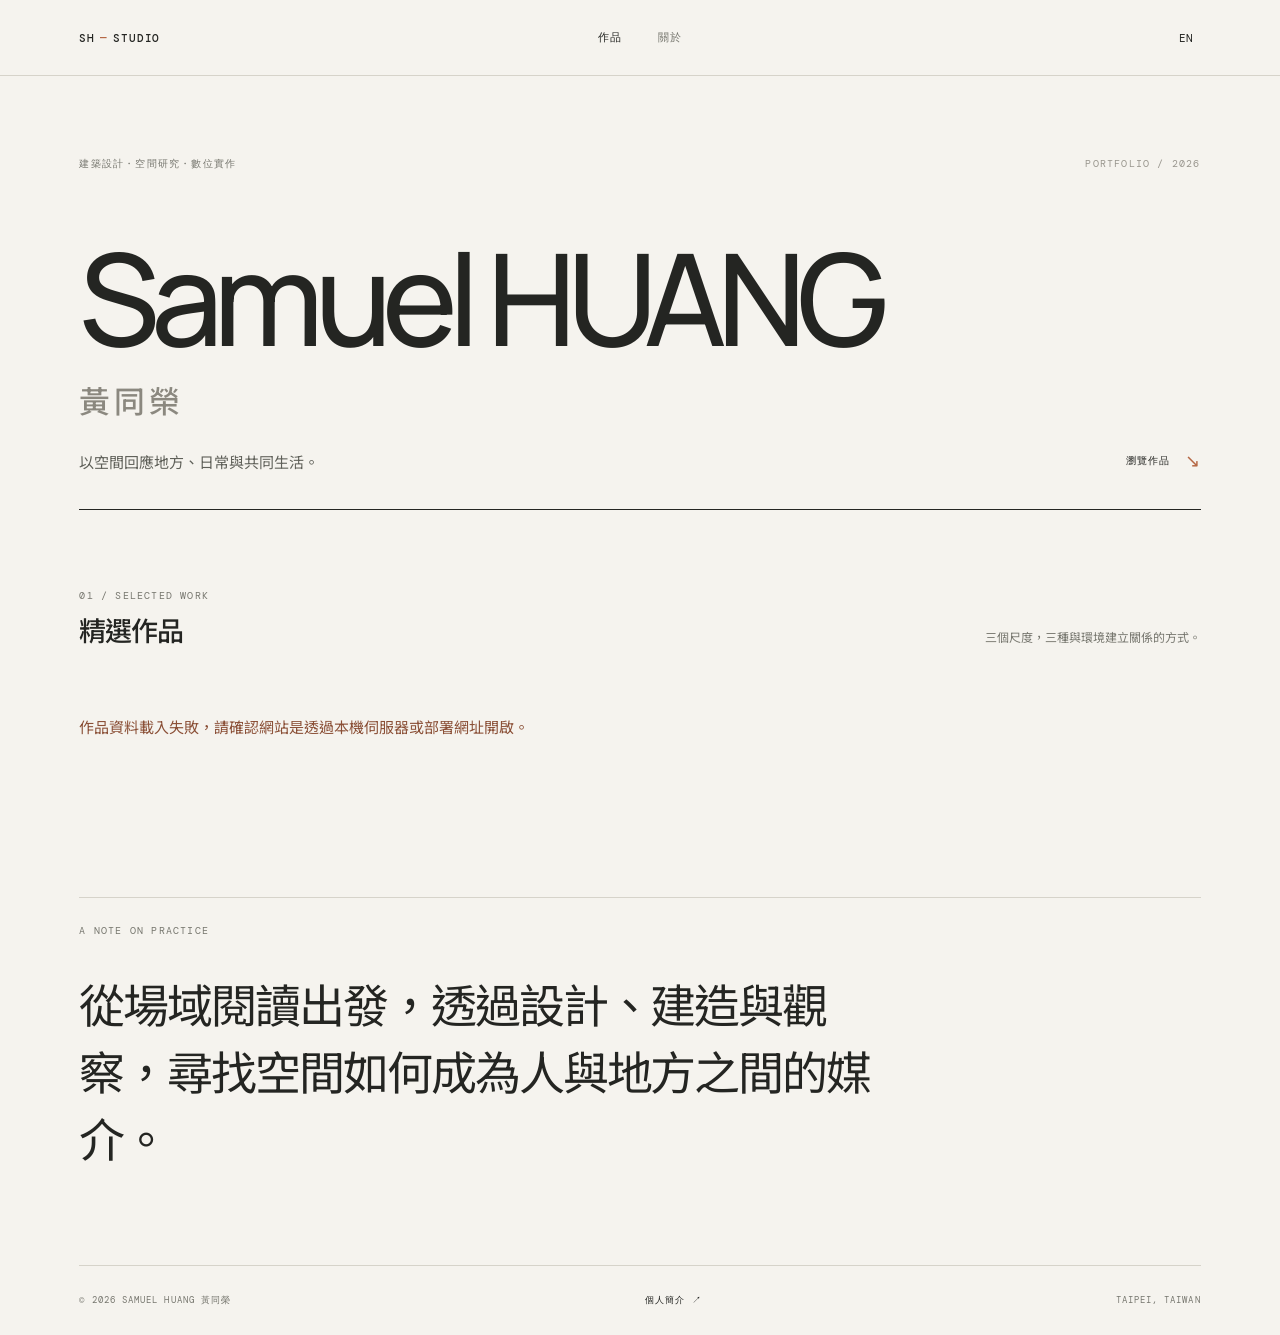
==== index.html @ 442b4ae6 "Build portfolio pages and project detail view" ====
<!doctype html>
<html lang="zh-Hant">
<head>
  <meta charset="utf-8"><meta name="viewport" content="width=device-width, initial-scale=1">
  <meta name="description" content="Samuel HUANG 黃同榮 — 建築設計、公共空間與數位實作作品集">
  <title>Samuel HUANG — Architecture Portfolio</title>
  <link rel="preconnect" href="https://fonts.googleapis.com"><link rel="preconnect" href="https://fonts.gstatic.com" crossorigin>
  <link href="https://fonts.googleapis.com/css2?family=DM+Mono:wght@400;500&family=Manrope:wght@400;500;600;700&family=Noto+Sans+TC:wght@400;500;600;700&display=swap" rel="stylesheet">
  <link rel="stylesheet" href="assets/site.css"><script src="assets/app.js" defer></script>
</head>
<body>
  <header class="topbar"><a class="wordmark" href="index.html">SH<span>—</span>STUDIO</a><nav><a class="active" href="index.html" data-zh="作品" data-en="WORK">作品</a><a href="about.html" data-zh="關於" data-en="ABOUT">關於</a></nav><button class="lang" data-language aria-label="切換語言">EN</button></header>
  <main>
    <section class="hero wrap">
      <div class="hero-top"><p class="eyebrow" data-zh="建築設計・空間研究・數位實作" data-en="ARCHITECTURE · SPATIAL RESEARCH · DIGITAL MAKING">建築設計・空間研究・數位實作</p><span class="index-no">PORTFOLIO / 2026</span></div>
      <h1><span>Samuel HUANG</span><span class="name-zh">黃同榮</span></h1>
      <div class="hero-bottom"><p data-zh="以空間回應地方、日常與共同生活。" data-en="Exploring how space can respond to place, everyday life, and shared experience.">以空間回應地方、日常與共同生活。</p><a class="text-link" href="#selected-work"><span data-zh="瀏覽作品" data-en="EXPLORE SELECTED WORK">瀏覽作品</span><span>↘</span></a></div>
      <div class="hero-rule"></div>
    </section>
    <section id="selected-work" class="work-section wrap">
      <div class="section-head"><div><p class="eyebrow">01 / SELECTED WORK</p><h2 data-zh="精選作品" data-en="Selected Work">精選作品</h2></div><p class="section-note" data-zh="三個尺度，三種與環境建立關係的方式。" data-en="Three scales, three ways of relating to context.">三個尺度，三種與環境建立關係的方式。</p></div>
      <div id="project-grid" class="project-grid" aria-live="polite"></div>
    </section>
    <section class="statement wrap"><p class="eyebrow">A NOTE ON PRACTICE</p><p class="statement-text" data-zh="從場域閱讀出發，透過設計、建造與觀察，尋找空間如何成為人與地方之間的媒介。" data-en="Beginning with close readings of place, I use design, making, and observation to explore how space can mediate between people and their surroundings.">從場域閱讀出發，透過設計、建造與觀察，尋找空間如何成為人與地方之間的媒介。</p></section>
  </main>
  <footer class="footer wrap"><span>© 2026 SAMUEL HUANG 黃同榮</span><a href="about.html" data-zh="個人簡介 ↗" data-en="ABOUT ↗">個人簡介 ↗</a><span>TAIPEI, TAIWAN</span></footer>
</body></html>
---- assets/site.css ----
:root{--paper:#f5f3ee;--ink:#242522;--muted:#77776f;--line:#d6d3ca;--accent:#b56845;--gutter:clamp(22px,6.2vw,96px)}*{box-sizing:border-box}html{scroll-behavior:smooth}body{margin:0;background:var(--paper);color:var(--ink);font-family:Manrope,"Noto Sans TC",sans-serif;font-size:15px;-webkit-font-smoothing:antialiased}a{color:inherit;text-decoration:none}.wrap{width:min(1440px,100% - var(--gutter)*2);margin-inline:auto}.topbar{height:76px;padding:0 var(--gutter);display:grid;grid-template-columns:1fr auto 1fr;align-items:center;border-bottom:1px solid var(--line);font-family:"DM Mono",monospace;font-size:11px;letter-spacing:.08em}.wordmark{font-weight:500;justify-self:start}.wordmark span{color:var(--accent);padding:0 5px}.topbar nav{display:flex;gap:36px}.topbar nav a{color:var(--muted);transition:color .2s}.topbar nav a:hover,.topbar nav a.active{color:var(--ink)}.lang{justify-self:end;border:0;background:transparent;font:inherit;color:var(--ink);cursor:pointer;padding:8px}.hero{padding-top:80px}.hero-top,.hero-bottom,.section-head,.project-meta,.footer{display:flex;justify-content:space-between;align-items:center}.eyebrow,.index-no,.project-meta,.footer,.image-caption,.year{font:10px/1.5 "DM Mono",monospace;letter-spacing:.12em;text-transform:uppercase}.eyebrow{color:var(--muted);margin:0}.index-no{color:#99968e}.hero h1{font-size:clamp(50px,10vw,144px);line-height:.96;letter-spacing:-.075em;font-weight:500;margin:65px 0 35px}.hero h1>span:first-child{display:block}.name-zh{display:block;color:#8b887f;font-family:"Noto Sans TC",sans-serif;font-size:.24em;letter-spacing:.12em;margin-top:26px}.hero-bottom{align-items:end;padding-bottom:36px}.hero-bottom p{font-size:15px;color:#5f6059;margin:0}.text-link{display:flex;gap:15px;align-items:center;font:10px "DM Mono",monospace;letter-spacing:.09em}.text-link span:last-child{color:var(--accent);font-size:18px}.hero-rule{border-bottom:1px solid var(--ink)}.work-section{padding-top:78px}.section-head{align-items:end;margin-bottom:28px}.section-head h2,.about-col h2{font-size:27px;letter-spacing:-.04em;font-weight:500;margin:7px 0 0}.section-note{font-size:12px;color:var(--muted);margin:0 0 3px}.project-grid{display:grid;grid-template-columns:repeat(2,minmax(0,1fr));column-gap:22px;row-gap:55px}.project-card:nth-child(3){grid-column:1 / 2}.project-image{position:relative;overflow:hidden;aspect-ratio:1.48;background:#dedbd1}.project-image svg,.detail-art svg{display:block;width:100%;height:100%;transition:transform .6s cubic-bezier(.2,.7,.2,1)}.project-card:hover .project-image svg{transform:scale(1.025)}.project-image .image-caption,.detail-art .image-caption{position:absolute;bottom:12px;right:13px;color:rgba(255,255,255,.82);font-size:8px;text-shadow:0 1px 5px #3338}.project-meta{margin-top:15px;color:var(--muted);font-size:9px}.project-card h3{font-size:19px;font-weight:500;letter-spacing:-.03em;margin:9px 0 4px}.project-card>p{font-size:11px;color:var(--muted);margin:0}.statement{margin-top:120px;padding:25px 0 92px;border-top:1px solid var(--line)}.statement-text{max-width:800px;font-size:clamp(23px,4vw,46px);line-height:1.45;letter-spacing:-.045em;margin:35px 0 0}.footer{border-top:1px solid var(--line);height:70px;color:var(--muted);font-size:9px}.footer a{color:var(--ink)}.about-hero{padding-top:90px;padding-bottom:110px;border-bottom:1px solid var(--line)}.about-hero h1{font-size:clamp(54px,9vw,118px);font-weight:500;letter-spacing:-.075em;line-height:1.08;margin:53px 0 34px}.about-lead{font-size:17px;line-height:1.9;max-width:640px;color:#595a54;margin:0}.about-content{display:grid;grid-template-columns:1fr 2fr;gap:8%;padding-top:62px;padding-bottom:65px;border-bottom:1px solid var(--line)}.about-copy{max-width:680px}.about-copy p{line-height:2;font-size:14px;color:#55564f;margin:0 0 20px}.education{padding-block:42px}.timeline-item{display:flex;gap:45px;align-items:baseline;border-bottom:1px solid var(--line);padding:10px 0 20px}.year{color:var(--accent)}.timeline-item p{margin:0}.tag-list{display:flex;flex-wrap:wrap;gap:10px}.tag-list span{border:1px solid var(--line);border-radius:99px;padding:10px 14px;font-size:11px}.detail-page{padding-top:35px;padding-bottom:100px;min-height:75vh}.back-link{font:10px "DM Mono",monospace;letter-spacing:.08em;color:var(--muted)}#project-detail>.eyebrow{margin-top:58px}#project-detail h1{font-size:clamp(38px,7.5vw,92px);line-height:1.1;letter-spacing:-.065em;font-weight:500;max-width:1000px;margin:18px 0}.detail-location{font:11px "DM Mono",monospace;color:var(--muted);margin:17px 0 34px}.detail-location span{padding:0 8px;color:var(--accent)}.detail-art{position:relative;aspect-ratio:1.92;overflow:hidden;background:#dedbd1}.detail-description{display:grid;grid-template-columns:1fr 2fr;gap:8%;padding-top:55px;max-width:970px}.detail-description>p:last-child{font-size:17px;line-height:1.9;margin:0;max-width:680px}.load-error{grid-column:1/-1;color:#8a4f36;padding:24px 0}@media(max-width:700px){.topbar{height:64px}.topbar nav{gap:18px}.hero{padding-top:57px}.hero h1{margin:53px 0 26px;letter-spacing:-.07em}.hero-bottom{gap:24px;align-items:center}.hero-bottom p{max-width:220px;line-height:1.7}.text-link{white-space:nowrap}.work-section{padding-top:60px}.section-head{display:block}.section-note{margin-top:14px}.project-grid{grid-template-columns:1fr;row-gap:38px}.project-card:nth-child(3){grid-column:auto}.project-card h3{font-size:17px}.statement{margin-top:80px;padding-bottom:64px}.footer{height:auto;min-height:70px;gap:15px;flex-wrap:wrap;padding-block:18px;font-size:8px}.about-hero{padding-top:62px;padding-bottom:72px}.about-hero h1{margin:42px 0 25px}.about-lead{font-size:15px}.about-content,.detail-description{grid-template-columns:1fr;gap:24px;padding-top:38px;padding-bottom:38px}.detail-art{aspect-ratio:1.2}.detail-description>p:last-child{font-size:15px}.detail-page{padding-top:25px}#project-detail>.eyebrow{margin-top:43px}}
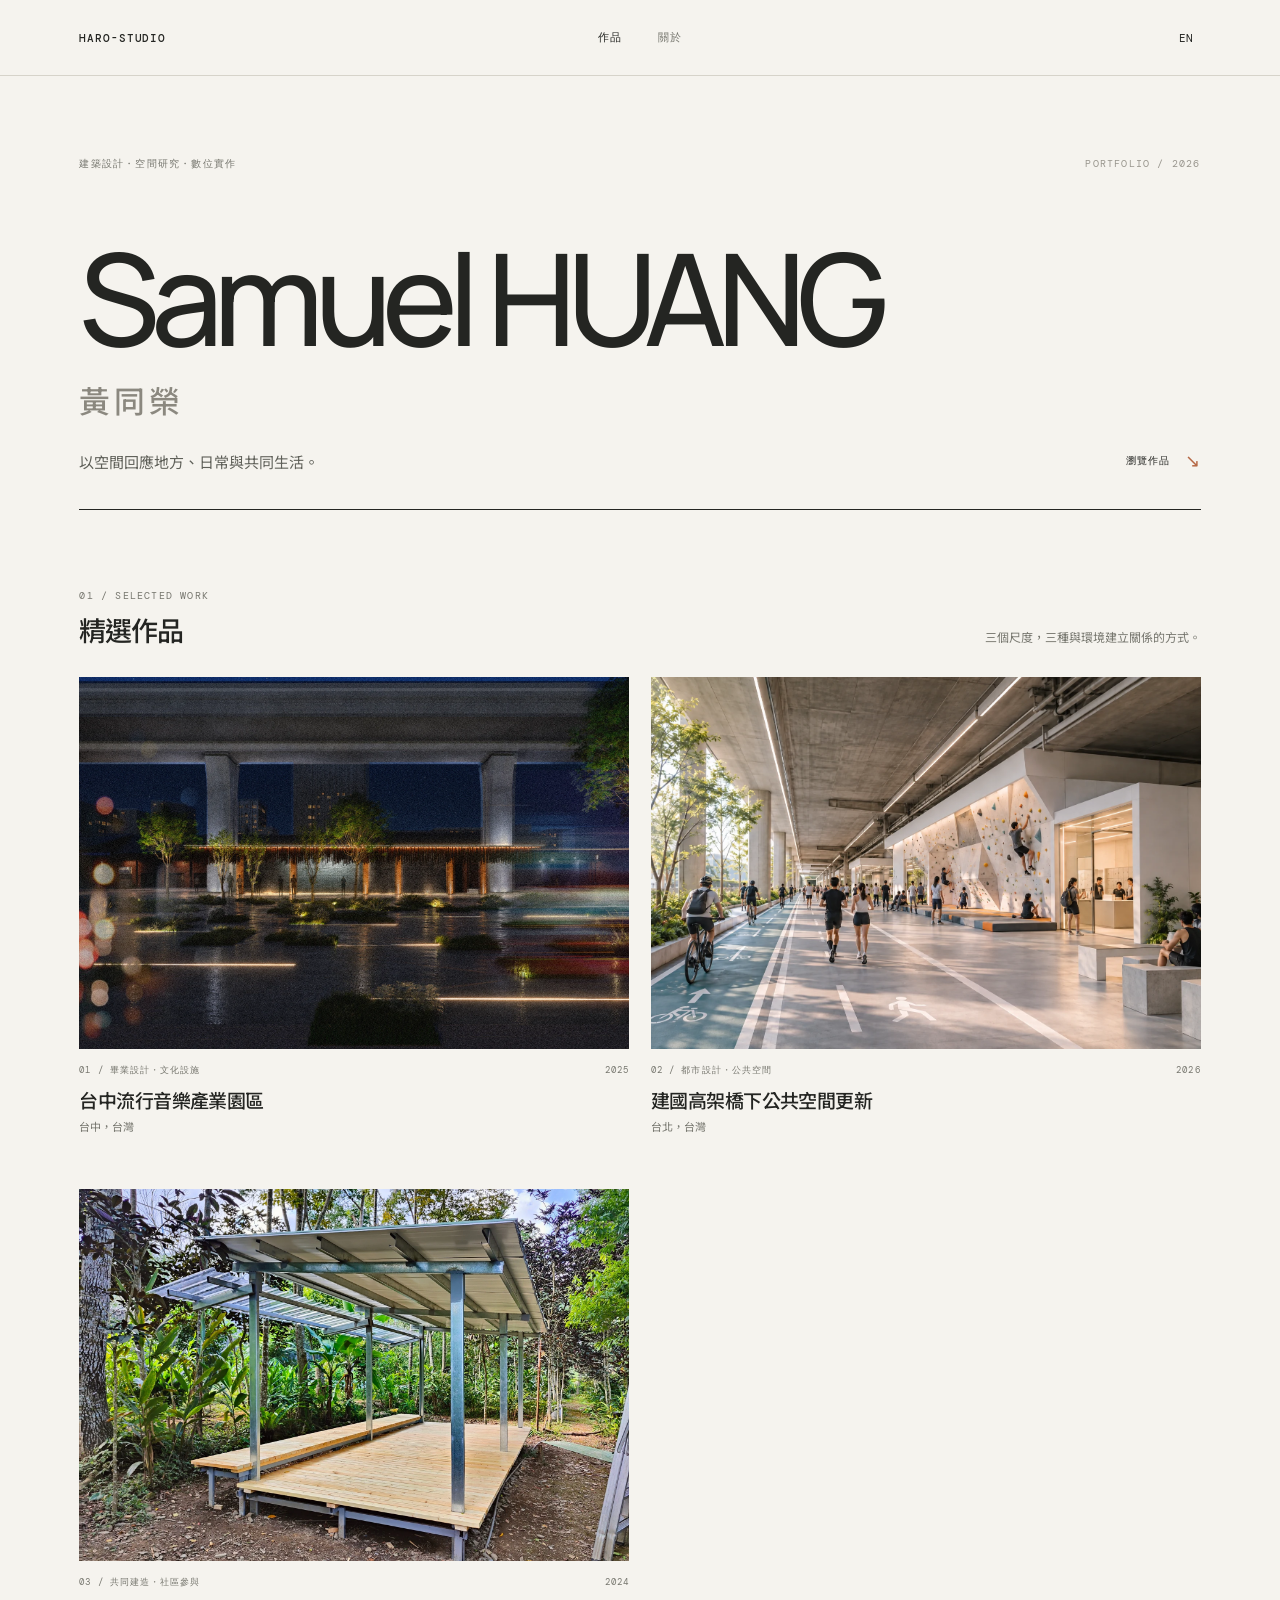
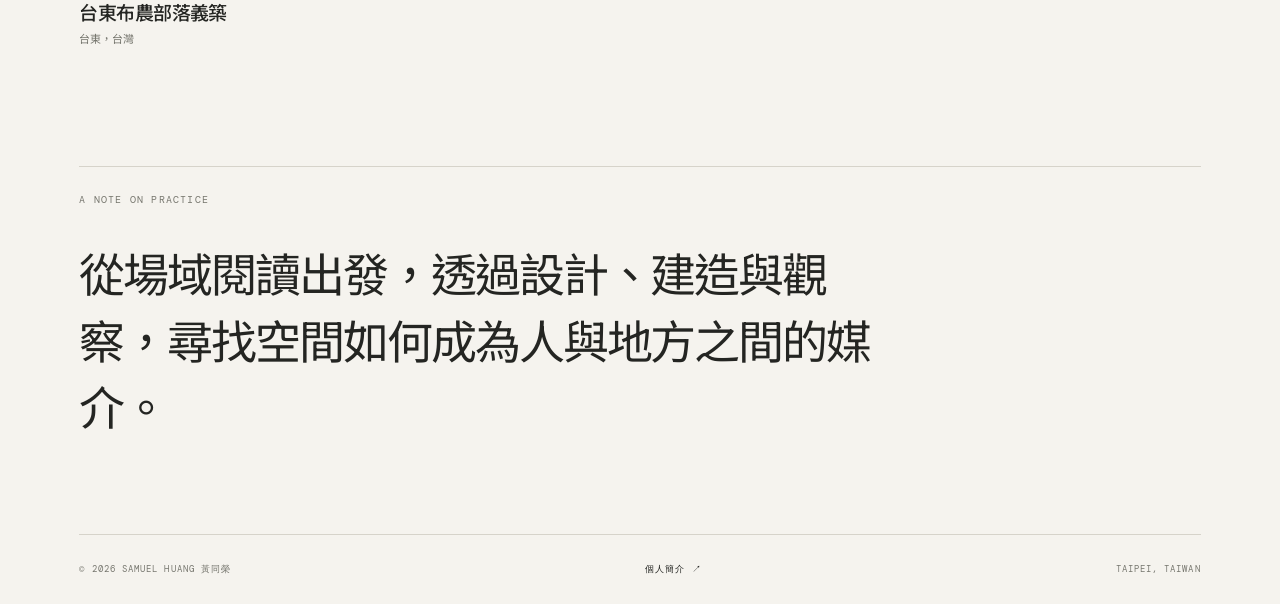
==== commit fd084781: "Update studio name and Taitung project description" ====
--- a/index.html
+++ b/index.html
@@ -9,7 +9,7 @@
   <link rel="stylesheet" href="assets/site.css"><script src="assets/app.js" defer></script>
 </head>
 <body>
-  <header class="topbar"><a class="wordmark" href="index.html">SH<span>—</span>STUDIO</a><nav><a class="active" href="index.html" data-zh="作品" data-en="WORK">作品</a><a href="about.html" data-zh="關於" data-en="ABOUT">關於</a></nav><button class="lang" data-language aria-label="切換語言">EN</button></header>
+  <header class="topbar"><a class="wordmark" href="index.html">HARO-STUDIO</a><nav><a class="active" href="index.html" data-zh="作品" data-en="WORK">作品</a><a href="about.html" data-zh="關於" data-en="ABOUT">關於</a></nav><button class="lang" data-language aria-label="切換語言">EN</button></header>
   <main>
     <section class="hero wrap">
       <div class="hero-top"><p class="eyebrow" data-zh="建築設計・空間研究・數位實作" data-en="ARCHITECTURE · SPATIAL RESEARCH · DIGITAL MAKING">建築設計・空間研究・數位實作</p><span class="index-no">PORTFOLIO / 2026</span></div>
--- a/assets/site.css
+++ b/assets/site.css
@@ -1 +1 @@
-:root{--paper:#f5f3ee;--ink:#242522;--muted:#77776f;--line:#d6d3ca;--accent:#b56845;--gutter:clamp(22px,6.2vw,96px)}*{box-sizing:border-box}html{scroll-behavior:smooth}body{margin:0;background:var(--paper);color:var(--ink);font-family:Manrope,"Noto Sans TC",sans-serif;font-size:15px;-webkit-font-smoothing:antialiased}a{color:inherit;text-decoration:none}.wrap{width:min(1440px,100% - var(--gutter)*2);margin-inline:auto}.topbar{height:76px;padding:0 var(--gutter);display:grid;grid-template-columns:1fr auto 1fr;align-items:center;border-bottom:1px solid var(--line);font-family:"DM Mono",monospace;font-size:11px;letter-spacing:.08em}.wordmark{font-weight:500;justify-self:start}.wordmark span{color:var(--accent);padding:0 5px}.topbar nav{display:flex;gap:36px}.topbar nav a{color:var(--muted);transition:color .2s}.topbar nav a:hover,.topbar nav a.active{color:var(--ink)}.lang{justify-self:end;border:0;background:transparent;font:inherit;color:var(--ink);cursor:pointer;padding:8px}.hero{padding-top:80px}.hero-top,.hero-bottom,.section-head,.project-meta,.footer{display:flex;justify-content:space-between;align-items:center}.eyebrow,.index-no,.project-meta,.footer,.image-caption,.year{font:10px/1.5 "DM Mono",monospace;letter-spacing:.12em;text-transform:uppercase}.eyebrow{color:var(--muted);margin:0}.index-no{color:#99968e}.hero h1{font-size:clamp(50px,10vw,144px);line-height:.96;letter-spacing:-.075em;font-weight:500;margin:65px 0 35px}.hero h1>span:first-child{display:block}.name-zh{display:block;color:#8b887f;font-family:"Noto Sans TC",sans-serif;font-size:.24em;letter-spacing:.12em;margin-top:26px}.hero-bottom{align-items:end;padding-bottom:36px}.hero-bottom p{font-size:15px;color:#5f6059;margin:0}.text-link{display:flex;gap:15px;align-items:center;font:10px "DM Mono",monospace;letter-spacing:.09em}.text-link span:last-child{color:var(--accent);font-size:18px}.hero-rule{border-bottom:1px solid var(--ink)}.work-section{padding-top:78px}.section-head{align-items:end;margin-bottom:28px}.section-head h2,.about-col h2{font-size:27px;letter-spacing:-.04em;font-weight:500;margin:7px 0 0}.section-note{font-size:12px;color:var(--muted);margin:0 0 3px}.project-grid{display:grid;grid-template-columns:repeat(2,minmax(0,1fr));column-gap:22px;row-gap:55px}.project-card:nth-child(3){grid-column:1 / 2}.project-image{position:relative;overflow:hidden;aspect-ratio:1.48;background:#dedbd1}.project-image svg,.detail-art svg{display:block;width:100%;height:100%;transition:transform .6s cubic-bezier(.2,.7,.2,1)}.project-card:hover .project-image svg{transform:scale(1.025)}.project-image .image-caption,.detail-art .image-caption{position:absolute;bottom:12px;right:13px;color:rgba(255,255,255,.82);font-size:8px;text-shadow:0 1px 5px #3338}.project-meta{margin-top:15px;color:var(--muted);font-size:9px}.project-card h3{font-size:19px;font-weight:500;letter-spacing:-.03em;margin:9px 0 4px}.project-card>p{font-size:11px;color:var(--muted);margin:0}.statement{margin-top:120px;padding:25px 0 92px;border-top:1px solid var(--line)}.statement-text{max-width:800px;font-size:clamp(23px,4vw,46px);line-height:1.45;letter-spacing:-.045em;margin:35px 0 0}.footer{border-top:1px solid var(--line);height:70px;color:var(--muted);font-size:9px}.footer a{color:var(--ink)}.about-hero{padding-top:90px;padding-bottom:110px;border-bottom:1px solid var(--line)}.about-hero h1{font-size:clamp(54px,9vw,118px);font-weight:500;letter-spacing:-.075em;line-height:1.08;margin:53px 0 34px}.about-lead{font-size:17px;line-height:1.9;max-width:640px;color:#595a54;margin:0}.about-content{display:grid;grid-template-columns:1fr 2fr;gap:8%;padding-top:62px;padding-bottom:65px;border-bottom:1px solid var(--line)}.about-copy{max-width:680px}.about-copy p{line-height:2;font-size:14px;color:#55564f;margin:0 0 20px}.education{padding-block:42px}.timeline-item{display:flex;gap:45px;align-items:baseline;border-bottom:1px solid var(--line);padding:10px 0 20px}.year{color:var(--accent)}.timeline-item p{margin:0}.tag-list{display:flex;flex-wrap:wrap;gap:10px}.tag-list span{border:1px solid var(--line);border-radius:99px;padding:10px 14px;font-size:11px}.detail-page{padding-top:35px;padding-bottom:100px;min-height:75vh}.back-link{font:10px "DM Mono",monospace;letter-spacing:.08em;color:var(--muted)}#project-detail>.eyebrow{margin-top:58px}#project-detail h1{font-size:clamp(38px,7.5vw,92px);line-height:1.1;letter-spacing:-.065em;font-weight:500;max-width:1000px;margin:18px 0}.detail-location{font:11px "DM Mono",monospace;color:var(--muted);margin:17px 0 34px}.detail-location span{padding:0 8px;color:var(--accent)}.detail-art{position:relative;aspect-ratio:1.92;overflow:hidden;background:#dedbd1}.detail-description{display:grid;grid-template-columns:1fr 2fr;gap:8%;padding-top:55px;max-width:970px}.detail-description>p:last-child{font-size:17px;line-height:1.9;margin:0;max-width:680px}.load-error{grid-column:1/-1;color:#8a4f36;padding:24px 0}@media(max-width:700px){.topbar{height:64px}.topbar nav{gap:18px}.hero{padding-top:57px}.hero h1{margin:53px 0 26px;letter-spacing:-.07em}.hero-bottom{gap:24px;align-items:center}.hero-bottom p{max-width:220px;line-height:1.7}.text-link{white-space:nowrap}.work-section{padding-top:60px}.section-head{display:block}.section-note{margin-top:14px}.project-grid{grid-template-columns:1fr;row-gap:38px}.project-card:nth-child(3){grid-column:auto}.project-card h3{font-size:17px}.statement{margin-top:80px;padding-bottom:64px}.footer{height:auto;min-height:70px;gap:15px;flex-wrap:wrap;padding-block:18px;font-size:8px}.about-hero{padding-top:62px;padding-bottom:72px}.about-hero h1{margin:42px 0 25px}.about-lead{font-size:15px}.about-content,.detail-description{grid-template-columns:1fr;gap:24px;padding-top:38px;padding-bottom:38px}.detail-art{aspect-ratio:1.2}.detail-description>p:last-child{font-size:15px}.detail-page{padding-top:25px}#project-detail>.eyebrow{margin-top:43px}}
+:root{--paper:#f5f3ee;--ink:#242522;--muted:#77776f;--line:#d6d3ca;--accent:#b56845;--gutter:clamp(22px,6.2vw,96px)}*{box-sizing:border-box}html{scroll-behavior:smooth}body{margin:0;background:var(--paper);color:var(--ink);font-family:Manrope,"Noto Sans TC",sans-serif;font-size:15px;-webkit-font-smoothing:antialiased}a{color:inherit;text-decoration:none}.wrap{width:min(1440px,100% - var(--gutter)*2);margin-inline:auto}.topbar{height:76px;padding:0 var(--gutter);display:grid;grid-template-columns:1fr auto 1fr;align-items:center;border-bottom:1px solid var(--line);font-family:"DM Mono",monospace;font-size:11px;letter-spacing:.08em}.wordmark{font-weight:500;justify-self:start}.wordmark span{color:var(--accent);padding:0 5px}.topbar nav{display:flex;gap:36px}.topbar nav a{color:var(--muted);transition:color .2s}.topbar nav a:hover,.topbar nav a.active{color:var(--ink)}.lang{justify-self:end;border:0;background:transparent;font:inherit;color:var(--ink);cursor:pointer;padding:8px}.hero{padding-top:80px}.hero-top,.hero-bottom,.section-head,.project-meta,.footer{display:flex;justify-content:space-between;align-items:center}.eyebrow,.index-no,.project-meta,.footer,.image-caption,.year{font:10px/1.5 "DM Mono",monospace;letter-spacing:.12em;text-transform:uppercase}.eyebrow{color:var(--muted);margin:0}.index-no{color:#99968e}.hero h1{font-size:clamp(50px,10vw,144px);line-height:.96;letter-spacing:-.075em;font-weight:500;margin:65px 0 35px}.hero h1>span:first-child{display:block}.name-zh{display:block;color:#8b887f;font-family:"Noto Sans TC",sans-serif;font-size:.24em;letter-spacing:.12em;margin-top:26px}.hero-bottom{align-items:end;padding-bottom:36px}.hero-bottom p{font-size:15px;color:#5f6059;margin:0}.text-link{display:flex;gap:15px;align-items:center;font:10px "DM Mono",monospace;letter-spacing:.09em}.text-link span:last-child{color:var(--accent);font-size:18px}.hero-rule{border-bottom:1px solid var(--ink)}.work-section{padding-top:78px}.section-head{align-items:end;margin-bottom:28px}.section-head h2,.about-col h2{font-size:27px;letter-spacing:-.04em;font-weight:500;margin:7px 0 0}.section-note{font-size:12px;color:var(--muted);margin:0 0 3px}.project-grid{display:grid;grid-template-columns:repeat(2,minmax(0,1fr));column-gap:22px;row-gap:55px}.project-card:nth-child(3){grid-column:1 / 2}.project-image{position:relative;overflow:hidden;aspect-ratio:1.48;background:#dedbd1}.project-image img,.detail-art img{display:block;width:100%;height:100%;object-fit:cover;transition:transform .6s cubic-bezier(.2,.7,.2,1)}.project-card:hover .project-image img{transform:scale(1.025)}.project-meta{margin-top:15px;color:var(--muted);font-size:9px}.project-card h3{font-size:19px;font-weight:500;letter-spacing:-.03em;margin:9px 0 4px}.project-card>p{font-size:11px;color:var(--muted);margin:0}.statement{margin-top:120px;padding:25px 0 92px;border-top:1px solid var(--line)}.statement-text{max-width:800px;font-size:clamp(23px,4vw,46px);line-height:1.45;letter-spacing:-.045em;margin:35px 0 0}.footer{border-top:1px solid var(--line);height:70px;color:var(--muted);font-size:9px}.footer a{color:var(--ink)}.about-hero{padding-top:90px;padding-bottom:110px;border-bottom:1px solid var(--line)}.about-hero h1{font-size:clamp(54px,9vw,118px);font-weight:500;letter-spacing:-.075em;line-height:1.08;margin:53px 0 34px}.about-lead{font-size:17px;line-height:1.9;max-width:640px;color:#595a54;margin:0}.about-content{display:grid;grid-template-columns:1fr 2fr;gap:8%;padding-top:62px;padding-bottom:65px;border-bottom:1px solid var(--line)}.about-copy{max-width:680px}.about-copy p{line-height:2;font-size:14px;color:#55564f;margin:0 0 20px}.education{padding-block:42px}.timeline-item{display:flex;gap:45px;align-items:baseline;border-bottom:1px solid var(--line);padding:10px 0 20px}.year{color:var(--accent)}.timeline-item p{margin:0}.tag-list{display:flex;flex-wrap:wrap;gap:10px}.tag-list span{border:1px solid var(--line);border-radius:99px;padding:10px 14px;font-size:11px}.detail-page{padding-top:35px;padding-bottom:100px;min-height:75vh}.back-link{font:10px "DM Mono",monospace;letter-spacing:.08em;color:var(--muted)}#project-detail>.eyebrow{margin-top:58px}#project-detail h1{font-size:clamp(38px,7.5vw,92px);line-height:1.1;letter-spacing:-.065em;font-weight:500;max-width:1000px;margin:18px 0}.detail-location{font:11px "DM Mono",monospace;color:var(--muted);margin:17px 0 34px}.detail-location span{padding:0 8px;color:var(--accent)}.detail-art{position:relative;aspect-ratio:1.92;overflow:hidden;background:#dedbd1}.detail-description{display:grid;grid-template-columns:1fr 2fr;gap:8%;padding-top:55px;max-width:970px}.detail-description>p:last-child{font-size:17px;line-height:1.9;margin:0;max-width:680px}.load-error{grid-column:1/-1;color:#8a4f36;padding:24px 0}@media(max-width:700px){.topbar{height:64px}.topbar nav{gap:18px}.hero{padding-top:57px}.hero h1{margin:53px 0 26px;letter-spacing:-.07em}.hero-bottom{gap:24px;align-items:center}.hero-bottom p{max-width:220px;line-height:1.7}.text-link{white-space:nowrap}.work-section{padding-top:60px}.section-head{display:block}.section-note{margin-top:14px}.project-grid{grid-template-columns:1fr;row-gap:38px}.project-card:nth-child(3){grid-column:auto}.project-card h3{font-size:17px}.statement{margin-top:80px;padding-bottom:64px}.footer{height:auto;min-height:70px;gap:15px;flex-wrap:wrap;padding-block:18px;font-size:8px}.about-hero{padding-top:62px;padding-bottom:72px}.about-hero h1{margin:42px 0 25px}.about-lead{font-size:15px}.about-content,.detail-description{grid-template-columns:1fr;gap:24px;padding-top:38px;padding-bottom:38px}.detail-art{aspect-ratio:1.2}.detail-description>p:last-child{font-size:15px}.detail-page{padding-top:25px}#project-detail>.eyebrow{margin-top:43px}}
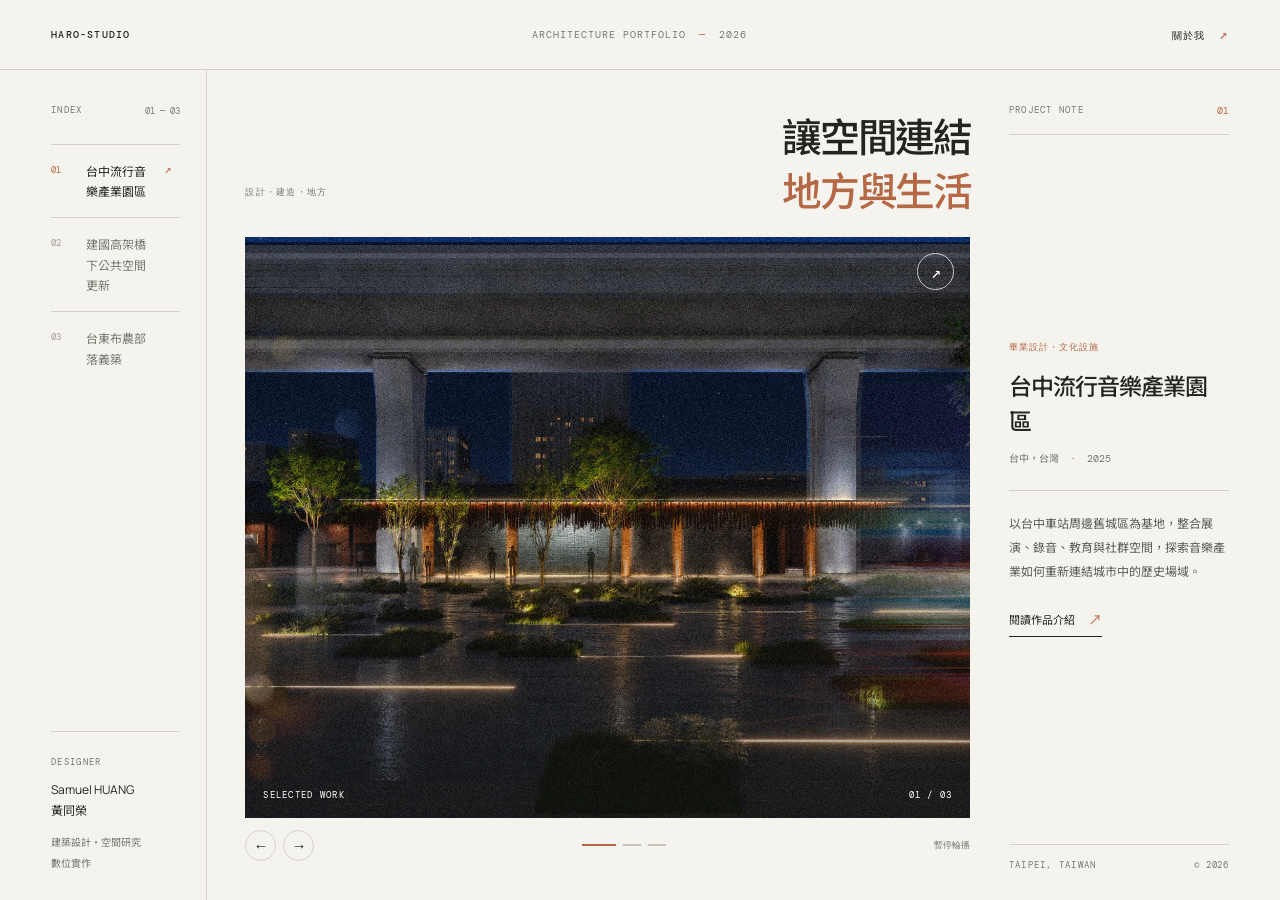
==== commit 038d2001: "Redesign portfolio homepage" ====
--- a/index.html
+++ b/index.html
@@ -1,27 +1,70 @@
 <!doctype html>
 <html lang="zh-Hant">
 <head>
-  <meta charset="utf-8"><meta name="viewport" content="width=device-width, initial-scale=1">
+  <meta charset="utf-8">
+  <meta name="viewport" content="width=device-width, initial-scale=1">
   <meta name="description" content="Samuel HUANG 黃同榮 — 建築設計、公共空間與數位實作作品集">
-  <title>Samuel HUANG — Architecture Portfolio</title>
-  <link rel="preconnect" href="https://fonts.googleapis.com"><link rel="preconnect" href="https://fonts.gstatic.com" crossorigin>
+  <meta name="theme-color" content="#f5f3ee">
+  <title>HARO-STUDIO — 黃同榮作品集</title>
+  <link rel="preconnect" href="https://fonts.googleapis.com">
+  <link rel="preconnect" href="https://fonts.gstatic.com" crossorigin>
   <link href="https://fonts.googleapis.com/css2?family=DM+Mono:wght@400;500&family=Manrope:wght@400;500;600;700&family=Noto+Sans+TC:wght@400;500;600;700&display=swap" rel="stylesheet">
-  <link rel="stylesheet" href="assets/site.css"><script src="assets/app.js" defer></script>
+  <link rel="stylesheet" href="assets/site.css">
+  <script src="assets/app.js" defer></script>
 </head>
-<body>
-  <header class="topbar"><a class="wordmark" href="index.html">HARO-STUDIO</a><nav><a class="active" href="index.html" data-zh="作品" data-en="WORK">作品</a><a href="about.html" data-zh="關於" data-en="ABOUT">關於</a></nav><button class="lang" data-language aria-label="切換語言">EN</button></header>
-  <main>
-    <section class="hero wrap">
-      <div class="hero-top"><p class="eyebrow" data-zh="建築設計・空間研究・數位實作" data-en="ARCHITECTURE · SPATIAL RESEARCH · DIGITAL MAKING">建築設計・空間研究・數位實作</p><span class="index-no">PORTFOLIO / 2026</span></div>
-      <h1><span>Samuel HUANG</span><span class="name-zh">黃同榮</span></h1>
-      <div class="hero-bottom"><p data-zh="以空間回應地方、日常與共同生活。" data-en="Exploring how space can respond to place, everyday life, and shared experience.">以空間回應地方、日常與共同生活。</p><a class="text-link" href="#selected-work"><span data-zh="瀏覽作品" data-en="EXPLORE SELECTED WORK">瀏覽作品</span><span>↘</span></a></div>
-      <div class="hero-rule"></div>
+<body class="showcase-page">
+  <header class="showcase-header">
+    <a class="showcase-brand" href="index.html">HARO-STUDIO</a>
+    <p class="showcase-edition">ARCHITECTURE PORTFOLIO <span>—</span> 2026</p>
+    <a class="showcase-about" href="about.html">關於我 <span aria-hidden="true">↗</span></a>
+  </header>
+
+  <main class="showcase-layout">
+    <aside class="work-index" aria-label="作品索引">
+      <div class="index-heading"><span class="micro-label">INDEX</span><span class="index-count" id="index-count">01 — 03</span></div>
+      <nav id="project-index" class="index-list" aria-label="選擇作品"></nav>
+      <div class="index-signature">
+        <span class="micro-label">DESIGNER</span>
+        <p>Samuel HUANG<br>黃同榮</p>
+        <span class="signature-note">建築設計・空間研究<br>數位實作</span>
+      </div>
+    </aside>
+
+    <section class="showcase-main" aria-labelledby="main-heading">
+      <div class="showcase-heading">
+        <p class="micro-label">設計・建造・地方</p>
+        <h1 id="main-heading">讓空間連結<br><em>地方與生活</em></h1>
+      </div>
+
+      <div class="image-stage" id="image-stage" aria-live="polite">
+        <img id="active-project-image" src="assets/images/taichung-livehouse2.webp" alt="台中流行音樂產業園區夜間建築渲染圖">
+        <div class="stage-shade" aria-hidden="true"></div>
+        <div class="stage-label"><span>SELECTED WORK</span><span id="stage-number">01 / 03</span></div>
+        <a id="stage-link" class="stage-open" href="work.html?id=music-park" aria-label="查看目前作品">↗</a>
+      </div>
+
+      <div class="carousel-controls" aria-label="作品圖片控制">
+        <div class="carousel-arrows">
+          <button id="previous-project" class="arrow-button" type="button" aria-label="上一件作品">←</button>
+          <button id="next-project" class="arrow-button" type="button" aria-label="下一件作品">→</button>
+        </div>
+        <div id="carousel-dots" class="carousel-dots" aria-label="選擇作品圖片"></div>
+        <button id="pause-carousel" class="pause-button" type="button" aria-pressed="false">暫停輪播</button>
+      </div>
     </section>
-    <section id="selected-work" class="work-section wrap">
-      <div class="section-head"><div><p class="eyebrow">01 / SELECTED WORK</p><h2 data-zh="精選作品" data-en="Selected Work">精選作品</h2></div><p class="section-note" data-zh="三個尺度，三種與環境建立關係的方式。" data-en="Three scales, three ways of relating to context.">三個尺度，三種與環境建立關係的方式。</p></div>
-      <div id="project-grid" class="project-grid" aria-live="polite"></div>
-    </section>
-    <section class="statement wrap"><p class="eyebrow">A NOTE ON PRACTICE</p><p class="statement-text" data-zh="從場域閱讀出發，透過設計、建造與觀察，尋找空間如何成為人與地方之間的媒介。" data-en="Beginning with close readings of place, I use design, making, and observation to explore how space can mediate between people and their surroundings.">從場域閱讀出發，透過設計、建造與觀察，尋找空間如何成為人與地方之間的媒介。</p></section>
+
+    <aside class="project-panel" id="project-information" aria-live="polite" aria-label="目前作品資訊">
+      <div class="panel-topline"><span class="micro-label">PROJECT NOTE</span><span class="panel-mark" id="panel-mark">01</span></div>
+      <div class="panel-content">
+        <p id="project-category" class="project-category">畢業設計・文化設施</p>
+        <h2 id="project-title">台中流行音樂產業園區</h2>
+        <p id="project-location" class="project-location">台中，台灣 <span>·</span> 2025</p>
+        <div class="panel-rule"></div>
+        <p id="project-description" class="project-description">整合展演、錄音、教育與社群空間，探索音樂產業如何重新連結城市中的歷史場域。</p>
+        <a id="project-detail-link" class="detail-link" href="work.html?id=music-park">閱讀作品介紹 <span aria-hidden="true">↗</span></a>
+      </div>
+      <div class="panel-footer"><span class="micro-label">TAIPEI, TAIWAN</span><span>© 2026</span></div>
+    </aside>
   </main>
-  <footer class="footer wrap"><span>© 2026 SAMUEL HUANG 黃同榮</span><a href="about.html" data-zh="個人簡介 ↗" data-en="ABOUT ↗">個人簡介 ↗</a><span>TAIPEI, TAIWAN</span></footer>
-</body></html>
+</body>
+</html>
--- a/assets/site.css
+++ b/assets/site.css
@@ -1 +1,66 @@
 :root{--paper:#f5f3ee;--ink:#242522;--muted:#77776f;--line:#d6d3ca;--accent:#b56845;--gutter:clamp(22px,6.2vw,96px)}*{box-sizing:border-box}html{scroll-behavior:smooth}body{margin:0;background:var(--paper);color:var(--ink);font-family:Manrope,"Noto Sans TC",sans-serif;font-size:15px;-webkit-font-smoothing:antialiased}a{color:inherit;text-decoration:none}.wrap{width:min(1440px,100% - var(--gutter)*2);margin-inline:auto}.topbar{height:76px;padding:0 var(--gutter);display:grid;grid-template-columns:1fr auto 1fr;align-items:center;border-bottom:1px solid var(--line);font-family:"DM Mono",monospace;font-size:11px;letter-spacing:.08em}.wordmark{font-weight:500;justify-self:start}.wordmark span{color:var(--accent);padding:0 5px}.topbar nav{display:flex;gap:36px}.topbar nav a{color:var(--muted);transition:color .2s}.topbar nav a:hover,.topbar nav a.active{color:var(--ink)}.lang{justify-self:end;border:0;background:transparent;font:inherit;color:var(--ink);cursor:pointer;padding:8px}.hero{padding-top:80px}.hero-top,.hero-bottom,.section-head,.project-meta,.footer{display:flex;justify-content:space-between;align-items:center}.eyebrow,.index-no,.project-meta,.footer,.image-caption,.year{font:10px/1.5 "DM Mono",monospace;letter-spacing:.12em;text-transform:uppercase}.eyebrow{color:var(--muted);margin:0}.index-no{color:#99968e}.hero h1{font-size:clamp(50px,10vw,144px);line-height:.96;letter-spacing:-.075em;font-weight:500;margin:65px 0 35px}.hero h1>span:first-child{display:block}.name-zh{display:block;color:#8b887f;font-family:"Noto Sans TC",sans-serif;font-size:.24em;letter-spacing:.12em;margin-top:26px}.hero-bottom{align-items:end;padding-bottom:36px}.hero-bottom p{font-size:15px;color:#5f6059;margin:0}.text-link{display:flex;gap:15px;align-items:center;font:10px "DM Mono",monospace;letter-spacing:.09em}.text-link span:last-child{color:var(--accent);font-size:18px}.hero-rule{border-bottom:1px solid var(--ink)}.work-section{padding-top:78px}.section-head{align-items:end;margin-bottom:28px}.section-head h2,.about-col h2{font-size:27px;letter-spacing:-.04em;font-weight:500;margin:7px 0 0}.section-note{font-size:12px;color:var(--muted);margin:0 0 3px}.project-grid{display:grid;grid-template-columns:repeat(2,minmax(0,1fr));column-gap:22px;row-gap:55px}.project-card:nth-child(3){grid-column:1 / 2}.project-image{position:relative;overflow:hidden;aspect-ratio:1.48;background:#dedbd1}.project-image img,.detail-art img{display:block;width:100%;height:100%;object-fit:cover;transition:transform .6s cubic-bezier(.2,.7,.2,1)}.project-card:hover .project-image img{transform:scale(1.025)}.project-meta{margin-top:15px;color:var(--muted);font-size:9px}.project-card h3{font-size:19px;font-weight:500;letter-spacing:-.03em;margin:9px 0 4px}.project-card>p{font-size:11px;color:var(--muted);margin:0}.statement{margin-top:120px;padding:25px 0 92px;border-top:1px solid var(--line)}.statement-text{max-width:800px;font-size:clamp(23px,4vw,46px);line-height:1.45;letter-spacing:-.045em;margin:35px 0 0}.footer{border-top:1px solid var(--line);height:70px;color:var(--muted);font-size:9px}.footer a{color:var(--ink)}.about-hero{padding-top:90px;padding-bottom:110px;border-bottom:1px solid var(--line)}.about-hero h1{font-size:clamp(54px,9vw,118px);font-weight:500;letter-spacing:-.075em;line-height:1.08;margin:53px 0 34px}.about-lead{font-size:17px;line-height:1.9;max-width:640px;color:#595a54;margin:0}.about-content{display:grid;grid-template-columns:1fr 2fr;gap:8%;padding-top:62px;padding-bottom:65px;border-bottom:1px solid var(--line)}.about-copy{max-width:680px}.about-copy p{line-height:2;font-size:14px;color:#55564f;margin:0 0 20px}.education{padding-block:42px}.timeline-item{display:flex;gap:45px;align-items:baseline;border-bottom:1px solid var(--line);padding:10px 0 20px}.year{color:var(--accent)}.timeline-item p{margin:0}.tag-list{display:flex;flex-wrap:wrap;gap:10px}.tag-list span{border:1px solid var(--line);border-radius:99px;padding:10px 14px;font-size:11px}.detail-page{padding-top:35px;padding-bottom:100px;min-height:75vh}.back-link{font:10px "DM Mono",monospace;letter-spacing:.08em;color:var(--muted)}#project-detail>.eyebrow{margin-top:58px}#project-detail h1{font-size:clamp(38px,7.5vw,92px);line-height:1.1;letter-spacing:-.065em;font-weight:500;max-width:1000px;margin:18px 0}.detail-location{font:11px "DM Mono",monospace;color:var(--muted);margin:17px 0 34px}.detail-location span{padding:0 8px;color:var(--accent)}.detail-art{position:relative;aspect-ratio:1.92;overflow:hidden;background:#dedbd1}.detail-description{display:grid;grid-template-columns:1fr 2fr;gap:8%;padding-top:55px;max-width:970px}.detail-description>p:last-child{font-size:17px;line-height:1.9;margin:0;max-width:680px}.load-error{grid-column:1/-1;color:#8a4f36;padding:24px 0}@media(max-width:700px){.topbar{height:64px}.topbar nav{gap:18px}.hero{padding-top:57px}.hero h1{margin:53px 0 26px;letter-spacing:-.07em}.hero-bottom{gap:24px;align-items:center}.hero-bottom p{max-width:220px;line-height:1.7}.text-link{white-space:nowrap}.work-section{padding-top:60px}.section-head{display:block}.section-note{margin-top:14px}.project-grid{grid-template-columns:1fr;row-gap:38px}.project-card:nth-child(3){grid-column:auto}.project-card h3{font-size:17px}.statement{margin-top:80px;padding-bottom:64px}.footer{height:auto;min-height:70px;gap:15px;flex-wrap:wrap;padding-block:18px;font-size:8px}.about-hero{padding-top:62px;padding-bottom:72px}.about-hero h1{margin:42px 0 25px}.about-lead{font-size:15px}.about-content,.detail-description{grid-template-columns:1fr;gap:24px;padding-top:38px;padding-bottom:38px}.detail-art{aspect-ratio:1.2}.detail-description>p:last-child{font-size:15px}.detail-page{padding-top:25px}#project-detail>.eyebrow{margin-top:43px}}
+
+/* Editorial portfolio index and rotating project showcase */
+.showcase-page{--paper:#f5f3ee;--ink:#242522;--muted:#77776f;--line:#d6d3ca;--accent:#b56845;min-height:100vh;min-height:100svh;background:var(--paper);color:var(--ink)}
+.showcase-header{height:70px;padding:0 clamp(22px,4vw,64px);display:grid;grid-template-columns:1fr 1fr 1fr;align-items:center;border-bottom:1px solid var(--line);font:10px/1.4 "DM Mono",monospace;letter-spacing:.1em}
+.showcase-brand{justify-self:start;font-weight:500;letter-spacing:.12em}
+.showcase-edition{justify-self:center;margin:0;color:var(--muted);white-space:nowrap}
+.showcase-edition span{color:var(--accent);padding-inline:6px}
+.showcase-about{justify-self:end;color:var(--ink)}
+.showcase-about span{color:var(--accent);margin-left:7px;font-size:14px}
+.showcase-layout{width:min(1680px,calc(100% - clamp(36px,8vw,132px)));min-height:calc(100svh - 70px);margin-inline:auto;display:grid;grid-template-columns:minmax(155px,.72fr) minmax(0,3.35fr) minmax(220px,.98fr);column-gap:clamp(24px,3vw,52px)}
+.work-index{padding:34px 0 28px;display:flex;flex-direction:column;border-right:1px solid var(--line);padding-right:clamp(16px,2vw,32px)}
+.index-heading,.panel-topline,.panel-footer{display:flex;align-items:center;justify-content:space-between}
+.micro-label{font:9px/1.5 "DM Mono",monospace;letter-spacing:.14em;color:var(--muted)}
+.index-count{font:9px "DM Mono",monospace;color:var(--muted)}
+.index-list{display:grid;margin-top:26px}
+.index-item{display:grid;grid-template-columns:27px 1fr 16px;gap:8px;align-items:start;width:100%;padding:16px 0;border:0;border-top:1px solid var(--line);background:transparent;color:var(--muted);text-align:left;cursor:pointer;font:inherit}
+.index-item-number{font:9px "DM Mono",monospace;padding-top:3px;color:#a09c93}
+.index-item-title{font-family:"Noto Sans TC",sans-serif;font-size:12px;line-height:1.7;transition:color .2s}
+.index-item-arrow{font:12px "DM Mono",monospace;color:var(--accent);opacity:0;transform:translate(-3px,3px);transition:opacity .2s,transform .2s}
+.index-item:hover .index-item-title,.index-item.is-active .index-item-title{color:var(--ink)}
+.index-item.is-active .index-item-number{color:var(--accent)}
+.index-item.is-active .index-item-arrow,.index-item:hover .index-item-arrow{opacity:1;transform:translate(0,0)}
+.index-signature{margin-top:auto;border-top:1px solid var(--line);padding-top:17px}
+.index-signature p{font-size:12px;line-height:1.8;margin:9px 0 8px}
+.signature-note{font-size:10px;line-height:1.8;color:var(--muted)}
+.showcase-main{min-width:0;padding:38px 0 28px;display:flex;flex-direction:column}
+.showcase-heading{display:flex;justify-content:space-between;align-items:end;gap:20px;padding-bottom:22px}
+.showcase-heading .micro-label{padding-bottom:7px}
+.showcase-heading h1{font-family:"Noto Sans TC",sans-serif;font-size:clamp(28px,3.1vw,46px);font-weight:500;letter-spacing:-.06em;line-height:1.35;margin:0}
+.showcase-heading h1 em{font-style:normal;color:var(--accent)}
+.image-stage{position:relative;isolation:isolate;overflow:hidden;min-height:290px;flex:1 1 auto;aspect-ratio:1.42;background:#dedbd1}
+.image-stage>img{position:absolute;inset:0;width:100%;height:100%;display:block;object-fit:cover;transition:opacity .42s ease,transform 1s cubic-bezier(.2,.7,.2,1);transform:scale(1.005)}
+.image-stage>img.is-changing{opacity:.25;transform:scale(1.025)}
+.stage-shade{position:absolute;inset:55% 0 0;background:linear-gradient(transparent,rgba(23,24,22,.48));pointer-events:none}
+.stage-label{position:absolute;bottom:17px;left:18px;right:18px;display:flex;justify-content:space-between;color:#fff;font:9px "DM Mono",monospace;letter-spacing:.14em}
+.stage-open{position:absolute;top:16px;right:16px;width:37px;height:37px;display:grid;place-items:center;border:1px solid rgba(255,255,255,.72);border-radius:50%;color:#fff;font:17px "DM Mono",monospace;transition:background .2s,color .2s}
+.stage-open:hover{background:#fff;color:var(--ink)}
+.carousel-controls{min-height:54px;display:grid;grid-template-columns:auto 1fr auto;align-items:center;gap:22px}
+.carousel-arrows{display:flex;gap:7px}
+.arrow-button{width:31px;height:31px;border:1px solid var(--line);border-radius:50%;background:transparent;color:var(--ink);font-size:15px;cursor:pointer;transition:border-color .2s,background .2s}
+.arrow-button:hover{border-color:var(--ink);background:#ece9e1}
+.carousel-dots{display:flex;justify-content:center;align-items:center;gap:7px}
+.carousel-dot{height:2px;width:18px;padding:0;border:0;background:#c9c5bb;cursor:pointer;transition:width .25s,background .25s}
+.carousel-dot.is-active{width:34px;background:var(--accent)}
+.pause-button{justify-self:end;border:0;background:transparent;color:var(--muted);font:9px "DM Mono",monospace;cursor:pointer;padding:8px 0}
+.pause-button:hover{color:var(--ink)}
+.project-panel{padding:34px 0 28px;display:flex;flex-direction:column;justify-content:space-between;min-width:0}
+.panel-topline{padding-bottom:16px;border-bottom:1px solid var(--line)}
+.panel-mark{font:10px "DM Mono",monospace;color:var(--accent)}
+.panel-content{padding:32px 0}
+.project-category{font:9px "DM Mono",monospace;letter-spacing:.12em;color:var(--accent);margin:0 0 14px}
+.project-panel h2{font-family:"Noto Sans TC",sans-serif;font-size:clamp(20px,1.8vw,26px);line-height:1.5;font-weight:500;letter-spacing:-.04em;margin:0}
+.project-location{font:10px "DM Mono","Noto Sans TC",sans-serif;color:var(--muted);margin:13px 0 0}
+.project-location span{color:var(--accent);padding-inline:5px}
+.panel-rule{border-top:1px solid var(--line);margin:25px 0 21px}
+.project-description{font-size:12px;line-height:2;color:#5c5d57;margin:0}
+.detail-link{display:inline-flex;align-items:center;gap:13px;margin-top:25px;padding-bottom:7px;border-bottom:1px solid var(--ink);font-size:11px}
+.detail-link span{color:var(--accent);font-size:14px}
+.panel-footer{border-top:1px solid var(--line);padding-top:14px;color:var(--muted);font:9px "DM Mono",monospace;letter-spacing:.08em}
+.showcase-page .load-error{color:#8a4f36;padding:24px 0;font-size:13px}
+.showcase-page button:focus-visible,.showcase-page a:focus-visible{outline:2px solid var(--accent);outline-offset:4px}
+@media(max-width:1050px){.showcase-layout{grid-template-columns:minmax(140px,.75fr) minmax(0,2.6fr) minmax(195px,.9fr);column-gap:22px;width:calc(100% - 56px)}.showcase-heading h1{font-size:clamp(26px,3.6vw,38px)}.project-description{font-size:11px}.index-item{grid-template-columns:22px 1fr 13px;gap:5px}}
+@media(max-width:760px){.showcase-header{height:62px;padding-inline:20px;grid-template-columns:1fr auto}.showcase-edition{display:none}.showcase-layout{width:calc(100% - 40px);min-height:auto;display:flex;flex-direction:column;gap:0}.work-index{order:0;padding:22px 0 15px;border:0}.index-heading{margin-bottom:8px}.index-list{display:flex;gap:12px;overflow-x:auto;margin:0;padding:0 0 5px;scrollbar-width:thin}.index-item{flex:0 0 min(46vw,210px);grid-template-columns:25px 1fr 13px;padding:10px 0 8px;border-bottom:1px solid var(--line)}.index-item-title{font-size:11px}.index-signature{display:none}.showcase-main{order:1;padding:8px 0 10px}.showcase-heading{padding-bottom:15px}.showcase-heading .micro-label{display:none}.showcase-heading h1{font-size:clamp(29px,7vw,42px)}.image-stage{min-height:0;aspect-ratio:1.18}.carousel-controls{min-height:48px;gap:12px}.project-panel{order:2;padding:17px 0 22px}.panel-content{padding:20px 0 25px}.project-panel h2{font-size:23px}.panel-rule{margin:18px 0 15px}.project-description{font-size:13px}.panel-footer{padding-top:11px}}
+@media(max-width:400px){.showcase-layout{width:calc(100% - 30px)}.carousel-controls{gap:9px}.pause-button{font-size:8px}.image-stage{aspect-ratio:1.08}.stage-label{left:12px;right:12px;bottom:13px}}
+@media(prefers-reduced-motion:reduce){.image-stage>img,.carousel-dot,.index-item-title{transition:none!important}}
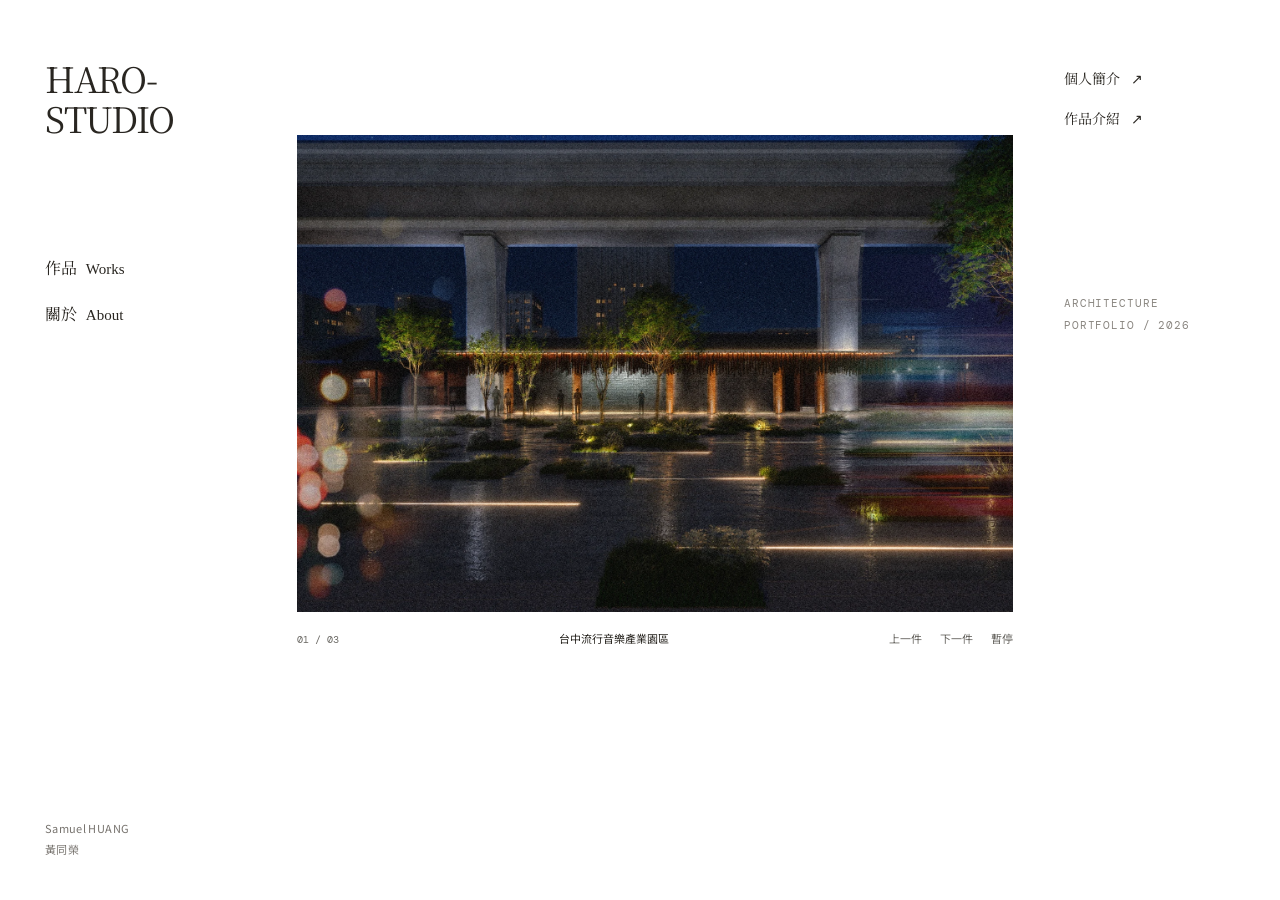
==== commit 9e077f6b: "Redesign portfolio homepage" ====
--- a/index.html
+++ b/index.html
@@ -3,67 +3,50 @@
 <head>
   <meta charset="utf-8">
   <meta name="viewport" content="width=device-width, initial-scale=1">
-  <meta name="description" content="Samuel HUANG 黃同榮 — 建築設計、公共空間與數位實作作品集">
-  <meta name="theme-color" content="#f5f3ee">
+  <meta name="description" content="HARO-STUDIO — Samuel HUANG 黃同榮的建築作品集">
+  <meta name="theme-color" content="#ffffff">
   <title>HARO-STUDIO — 黃同榮作品集</title>
   <link rel="preconnect" href="https://fonts.googleapis.com">
   <link rel="preconnect" href="https://fonts.gstatic.com" crossorigin>
-  <link href="https://fonts.googleapis.com/css2?family=DM+Mono:wght@400;500&family=Manrope:wght@400;500;600;700&family=Noto+Sans+TC:wght@400;500;600;700&display=swap" rel="stylesheet">
+  <link href="https://fonts.googleapis.com/css2?family=DM+Mono:wght@400;500&family=Noto+Sans+TC:wght@400;500;600&family=Noto+Serif+TC:wght@400;500&display=swap" rel="stylesheet">
   <link rel="stylesheet" href="assets/site.css">
   <script src="assets/app.js" defer></script>
 </head>
 <body class="showcase-page">
-  <header class="showcase-header">
-    <a class="showcase-brand" href="index.html">HARO-STUDIO</a>
-    <p class="showcase-edition">ARCHITECTURE PORTFOLIO <span>—</span> 2026</p>
-    <a class="showcase-about" href="about.html">關於我 <span aria-hidden="true">↗</span></a>
-  </header>
-
   <main class="showcase-layout">
-    <aside class="work-index" aria-label="作品索引">
-      <div class="index-heading"><span class="micro-label">INDEX</span><span class="index-count" id="index-count">01 — 03</span></div>
-      <nav id="project-index" class="index-list" aria-label="選擇作品"></nav>
-      <div class="index-signature">
-        <span class="micro-label">DESIGNER</span>
-        <p>Samuel HUANG<br>黃同榮</p>
-        <span class="signature-note">建築設計・空間研究<br>數位實作</span>
-      </div>
+    <aside class="work-index">
+      <h1 class="showcase-brand"><a href="index.html">HARO-<br>STUDIO</a></h1>
+      <nav class="primary-navigation" aria-label="主要導覽">
+        <button id="works-toggle" class="text-navigation" type="button" aria-expanded="false" aria-controls="project-index">作品 <span lang="en">Works</span></button>
+        <div id="project-index" class="index-list" aria-label="選擇作品" hidden></div>
+        <a class="text-navigation" href="about.html">關於 <span lang="en">About</span></a>
+      </nav>
+      <p class="index-signature">Samuel HUANG<br>黃同榮</p>
     </aside>
 
-    <section class="showcase-main" aria-labelledby="main-heading">
-      <div class="showcase-heading">
-        <p class="micro-label">設計・建造・地方</p>
-        <h1 id="main-heading">讓空間連結<br><em>地方與生活</em></h1>
+    <section class="showcase-main" aria-label="精選作品">
+      <div class="image-stage" id="image-stage">
+        <a id="stage-link" class="stage-image-link" href="work.html?id=music-park" aria-label="閱讀台中流行音樂產業園區作品介紹">
+          <img id="active-project-image" src="assets/images/taichung-livehouse2.webp" alt="台中流行音樂產業園區夜間建築渲染圖">
+        </a>
       </div>
-
-      <div class="image-stage" id="image-stage" aria-live="polite">
-        <img id="active-project-image" src="assets/images/taichung-livehouse2.webp" alt="台中流行音樂產業園區夜間建築渲染圖">
-        <div class="stage-shade" aria-hidden="true"></div>
-        <div class="stage-label"><span>SELECTED WORK</span><span id="stage-number">01 / 03</span></div>
-        <a id="stage-link" class="stage-open" href="work.html?id=music-park" aria-label="查看目前作品">↗</a>
-      </div>
-
-      <div class="carousel-controls" aria-label="作品圖片控制">
-        <div class="carousel-arrows">
-          <button id="previous-project" class="arrow-button" type="button" aria-label="上一件作品">←</button>
-          <button id="next-project" class="arrow-button" type="button" aria-label="下一件作品">→</button>
+      <div class="showcase-caption">
+        <span id="stage-number" class="stage-number">01 / 03</span>
+        <a id="project-title" class="caption-title" href="work.html?id=music-park">台中流行音樂產業園區</a>
+        <div class="carousel-controls" aria-label="作品照片控制">
+          <button id="previous-project" type="button" aria-label="上一件作品">上一件</button>
+          <button id="next-project" type="button" aria-label="下一件作品">下一件</button>
+          <button id="pause-carousel" type="button" aria-pressed="false">暫停</button>
         </div>
-        <div id="carousel-dots" class="carousel-dots" aria-label="選擇作品圖片"></div>
-        <button id="pause-carousel" class="pause-button" type="button" aria-pressed="false">暫停輪播</button>
       </div>
     </section>
 
-    <aside class="project-panel" id="project-information" aria-live="polite" aria-label="目前作品資訊">
-      <div class="panel-topline"><span class="micro-label">PROJECT NOTE</span><span class="panel-mark" id="panel-mark">01</span></div>
-      <div class="panel-content">
-        <p id="project-category" class="project-category">畢業設計・文化設施</p>
-        <h2 id="project-title">台中流行音樂產業園區</h2>
-        <p id="project-location" class="project-location">台中，台灣 <span>·</span> 2025</p>
-        <div class="panel-rule"></div>
-        <p id="project-description" class="project-description">整合展演、錄音、教育與社群空間，探索音樂產業如何重新連結城市中的歷史場域。</p>
-        <a id="project-detail-link" class="detail-link" href="work.html?id=music-park">閱讀作品介紹 <span aria-hidden="true">↗</span></a>
-      </div>
-      <div class="panel-footer"><span class="micro-label">TAIPEI, TAIWAN</span><span>© 2026</span></div>
+    <aside class="project-panel" aria-label="其他內容">
+      <nav class="secondary-navigation" aria-label="其他頁面">
+        <a href="about.html">個人簡介 <span aria-hidden="true">↗</span></a>
+        <a id="project-detail-link" href="work.html?id=music-park">作品介紹 <span aria-hidden="true">↗</span></a>
+      </nav>
+      <p class="side-label">ARCHITECTURE<br>PORTFOLIO / 2026</p>
     </aside>
   </main>
 </body>
--- a/assets/site.css
+++ b/assets/site.css
@@ -1,66 +1,39 @@
-:root{--paper:#f5f3ee;--ink:#242522;--muted:#77776f;--line:#d6d3ca;--accent:#b56845;--gutter:clamp(22px,6.2vw,96px)}*{box-sizing:border-box}html{scroll-behavior:smooth}body{margin:0;background:var(--paper);color:var(--ink);font-family:Manrope,"Noto Sans TC",sans-serif;font-size:15px;-webkit-font-smoothing:antialiased}a{color:inherit;text-decoration:none}.wrap{width:min(1440px,100% - var(--gutter)*2);margin-inline:auto}.topbar{height:76px;padding:0 var(--gutter);display:grid;grid-template-columns:1fr auto 1fr;align-items:center;border-bottom:1px solid var(--line);font-family:"DM Mono",monospace;font-size:11px;letter-spacing:.08em}.wordmark{font-weight:500;justify-self:start}.wordmark span{color:var(--accent);padding:0 5px}.topbar nav{display:flex;gap:36px}.topbar nav a{color:var(--muted);transition:color .2s}.topbar nav a:hover,.topbar nav a.active{color:var(--ink)}.lang{justify-self:end;border:0;background:transparent;font:inherit;color:var(--ink);cursor:pointer;padding:8px}.hero{padding-top:80px}.hero-top,.hero-bottom,.section-head,.project-meta,.footer{display:flex;justify-content:space-between;align-items:center}.eyebrow,.index-no,.project-meta,.footer,.image-caption,.year{font:10px/1.5 "DM Mono",monospace;letter-spacing:.12em;text-transform:uppercase}.eyebrow{color:var(--muted);margin:0}.index-no{color:#99968e}.hero h1{font-size:clamp(50px,10vw,144px);line-height:.96;letter-spacing:-.075em;font-weight:500;margin:65px 0 35px}.hero h1>span:first-child{display:block}.name-zh{display:block;color:#8b887f;font-family:"Noto Sans TC",sans-serif;font-size:.24em;letter-spacing:.12em;margin-top:26px}.hero-bottom{align-items:end;padding-bottom:36px}.hero-bottom p{font-size:15px;color:#5f6059;margin:0}.text-link{display:flex;gap:15px;align-items:center;font:10px "DM Mono",monospace;letter-spacing:.09em}.text-link span:last-child{color:var(--accent);font-size:18px}.hero-rule{border-bottom:1px solid var(--ink)}.work-section{padding-top:78px}.section-head{align-items:end;margin-bottom:28px}.section-head h2,.about-col h2{font-size:27px;letter-spacing:-.04em;font-weight:500;margin:7px 0 0}.section-note{font-size:12px;color:var(--muted);margin:0 0 3px}.project-grid{display:grid;grid-template-columns:repeat(2,minmax(0,1fr));column-gap:22px;row-gap:55px}.project-card:nth-child(3){grid-column:1 / 2}.project-image{position:relative;overflow:hidden;aspect-ratio:1.48;background:#dedbd1}.project-image img,.detail-art img{display:block;width:100%;height:100%;object-fit:cover;transition:transform .6s cubic-bezier(.2,.7,.2,1)}.project-card:hover .project-image img{transform:scale(1.025)}.project-meta{margin-top:15px;color:var(--muted);font-size:9px}.project-card h3{font-size:19px;font-weight:500;letter-spacing:-.03em;margin:9px 0 4px}.project-card>p{font-size:11px;color:var(--muted);margin:0}.statement{margin-top:120px;padding:25px 0 92px;border-top:1px solid var(--line)}.statement-text{max-width:800px;font-size:clamp(23px,4vw,46px);line-height:1.45;letter-spacing:-.045em;margin:35px 0 0}.footer{border-top:1px solid var(--line);height:70px;color:var(--muted);font-size:9px}.footer a{color:var(--ink)}.about-hero{padding-top:90px;padding-bottom:110px;border-bottom:1px solid var(--line)}.about-hero h1{font-size:clamp(54px,9vw,118px);font-weight:500;letter-spacing:-.075em;line-height:1.08;margin:53px 0 34px}.about-lead{font-size:17px;line-height:1.9;max-width:640px;color:#595a54;margin:0}.about-content{display:grid;grid-template-columns:1fr 2fr;gap:8%;padding-top:62px;padding-bottom:65px;border-bottom:1px solid var(--line)}.about-copy{max-width:680px}.about-copy p{line-height:2;font-size:14px;color:#55564f;margin:0 0 20px}.education{padding-block:42px}.timeline-item{display:flex;gap:45px;align-items:baseline;border-bottom:1px solid var(--line);padding:10px 0 20px}.year{color:var(--accent)}.timeline-item p{margin:0}.tag-list{display:flex;flex-wrap:wrap;gap:10px}.tag-list span{border:1px solid var(--line);border-radius:99px;padding:10px 14px;font-size:11px}.detail-page{padding-top:35px;padding-bottom:100px;min-height:75vh}.back-link{font:10px "DM Mono",monospace;letter-spacing:.08em;color:var(--muted)}#project-detail>.eyebrow{margin-top:58px}#project-detail h1{font-size:clamp(38px,7.5vw,92px);line-height:1.1;letter-spacing:-.065em;font-weight:500;max-width:1000px;margin:18px 0}.detail-location{font:11px "DM Mono",monospace;color:var(--muted);margin:17px 0 34px}.detail-location span{padding:0 8px;color:var(--accent)}.detail-art{position:relative;aspect-ratio:1.92;overflow:hidden;background:#dedbd1}.detail-description{display:grid;grid-template-columns:1fr 2fr;gap:8%;padding-top:55px;max-width:970px}.detail-description>p:last-child{font-size:17px;line-height:1.9;margin:0;max-width:680px}.load-error{grid-column:1/-1;color:#8a4f36;padding:24px 0}@media(max-width:700px){.topbar{height:64px}.topbar nav{gap:18px}.hero{padding-top:57px}.hero h1{margin:53px 0 26px;letter-spacing:-.07em}.hero-bottom{gap:24px;align-items:center}.hero-bottom p{max-width:220px;line-height:1.7}.text-link{white-space:nowrap}.work-section{padding-top:60px}.section-head{display:block}.section-note{margin-top:14px}.project-grid{grid-template-columns:1fr;row-gap:38px}.project-card:nth-child(3){grid-column:auto}.project-card h3{font-size:17px}.statement{margin-top:80px;padding-bottom:64px}.footer{height:auto;min-height:70px;gap:15px;flex-wrap:wrap;padding-block:18px;font-size:8px}.about-hero{padding-top:62px;padding-bottom:72px}.about-hero h1{margin:42px 0 25px}.about-lead{font-size:15px}.about-content,.detail-description{grid-template-columns:1fr;gap:24px;padding-top:38px;padding-bottom:38px}.detail-art{aspect-ratio:1.2}.detail-description>p:last-child{font-size:15px}.detail-page{padding-top:25px}#project-detail>.eyebrow{margin-top:43px}}
+:root{--paper:#ffffff;--ink:#242522;--muted:#77776f;--line:#d6d3ca;--accent:#b56845;--gutter:clamp(22px,6.2vw,96px)}*{box-sizing:border-box}html{scroll-behavior:smooth}body{margin:0;background:var(--paper);color:var(--ink);font-family:Manrope,"Noto Sans TC",sans-serif;font-size:15px;-webkit-font-smoothing:antialiased}a{color:inherit;text-decoration:none}.wrap{width:min(1440px,100% - var(--gutter)*2);margin-inline:auto}.topbar{height:76px;padding:0 var(--gutter);display:grid;grid-template-columns:1fr auto 1fr;align-items:center;border-bottom:1px solid var(--line);font-family:"DM Mono",monospace;font-size:11px;letter-spacing:.08em}.wordmark{font-weight:500;justify-self:start}.wordmark span{color:var(--accent);padding:0 5px}.topbar nav{display:flex;gap:36px}.topbar nav a{color:var(--muted);transition:color .2s}.topbar nav a:hover,.topbar nav a.active{color:var(--ink)}.lang{justify-self:end;border:0;background:transparent;font:inherit;color:var(--ink);cursor:pointer;padding:8px}.hero{padding-top:80px}.hero-top,.hero-bottom,.section-head,.project-meta,.footer{display:flex;justify-content:space-between;align-items:center}.eyebrow,.index-no,.project-meta,.footer,.image-caption,.year{font:10px/1.5 "DM Mono",monospace;letter-spacing:.12em;text-transform:uppercase}.eyebrow{color:var(--muted);margin:0}.index-no{color:#99968e}.hero h1{font-size:clamp(50px,10vw,144px);line-height:.96;letter-spacing:-.075em;font-weight:500;margin:65px 0 35px}.hero h1>span:first-child{display:block}.name-zh{display:block;color:#8b887f;font-family:"Noto Sans TC",sans-serif;font-size:.24em;letter-spacing:.12em;margin-top:26px}.hero-bottom{align-items:end;padding-bottom:36px}.hero-bottom p{font-size:15px;color:#5f6059;margin:0}.text-link{display:flex;gap:15px;align-items:center;font:10px "DM Mono",monospace;letter-spacing:.09em}.text-link span:last-child{color:var(--accent);font-size:18px}.hero-rule{border-bottom:1px solid var(--ink)}.work-section{padding-top:78px}.section-head{align-items:end;margin-bottom:28px}.section-head h2,.about-col h2{font-size:27px;letter-spacing:-.04em;font-weight:500;margin:7px 0 0}.section-note{font-size:12px;color:var(--muted);margin:0 0 3px}.project-grid{display:grid;grid-template-columns:repeat(2,minmax(0,1fr));column-gap:22px;row-gap:55px}.project-card:nth-child(3){grid-column:1 / 2}.project-image{position:relative;overflow:hidden;aspect-ratio:1.48;background:#dedbd1}.project-image img,.detail-art img{display:block;width:100%;height:100%;object-fit:cover;transition:transform .6s cubic-bezier(.2,.7,.2,1)}.project-card:hover .project-image img{transform:scale(1.025)}.project-meta{margin-top:15px;color:var(--muted);font-size:9px}.project-card h3{font-size:19px;font-weight:500;letter-spacing:-.03em;margin:9px 0 4px}.project-card>p{font-size:11px;color:var(--muted);margin:0}.statement{margin-top:120px;padding:25px 0 92px;border-top:1px solid var(--line)}.statement-text{max-width:800px;font-size:clamp(23px,4vw,46px);line-height:1.45;letter-spacing:-.045em;margin:35px 0 0}.footer{border-top:1px solid var(--line);height:70px;color:var(--muted);font-size:9px}.footer a{color:var(--ink)}.about-hero{padding-top:90px;padding-bottom:110px;border-bottom:1px solid var(--line)}.about-hero h1{font-size:clamp(54px,9vw,118px);font-weight:500;letter-spacing:-.075em;line-height:1.08;margin:53px 0 34px}.about-lead{font-size:17px;line-height:1.9;max-width:640px;color:#595a54;margin:0}.about-content{display:grid;grid-template-columns:1fr 2fr;gap:8%;padding-top:62px;padding-bottom:65px;border-bottom:1px solid var(--line)}.about-copy{max-width:680px}.about-copy p{line-height:2;font-size:14px;color:#55564f;margin:0 0 20px}.education{padding-block:42px}.timeline-item{display:flex;gap:45px;align-items:baseline;border-bottom:1px solid var(--line);padding:10px 0 20px}.year{color:var(--accent)}.timeline-item p{margin:0}.tag-list{display:flex;flex-wrap:wrap;gap:10px}.tag-list span{border:1px solid var(--line);border-radius:99px;padding:10px 14px;font-size:11px}.detail-page{padding-top:35px;padding-bottom:100px;min-height:75vh}.back-link{font:10px "DM Mono",monospace;letter-spacing:.08em;color:var(--muted)}#project-detail>.eyebrow{margin-top:58px}#project-detail h1{font-size:clamp(38px,7.5vw,92px);line-height:1.1;letter-spacing:-.065em;font-weight:500;max-width:1000px;margin:18px 0}.detail-location{font:11px "DM Mono",monospace;color:var(--muted);margin:17px 0 34px}.detail-location span{padding:0 8px;color:var(--accent)}.detail-art{position:relative;aspect-ratio:1.92;overflow:hidden;background:#dedbd1}.detail-description{display:grid;grid-template-columns:1fr 2fr;gap:8%;padding-top:55px;max-width:970px}.detail-description>p:last-child{font-size:17px;line-height:1.9;margin:0;max-width:680px}.load-error{grid-column:1/-1;color:#8a4f36;padding:24px 0}@media(max-width:700px){.topbar{height:64px}.topbar nav{gap:18px}.hero{padding-top:57px}.hero h1{margin:53px 0 26px;letter-spacing:-.07em}.hero-bottom{gap:24px;align-items:center}.hero-bottom p{max-width:220px;line-height:1.7}.text-link{white-space:nowrap}.work-section{padding-top:60px}.section-head{display:block}.section-note{margin-top:14px}.project-grid{grid-template-columns:1fr;row-gap:38px}.project-card:nth-child(3){grid-column:auto}.project-card h3{font-size:17px}.statement{margin-top:80px;padding-bottom:64px}.footer{height:auto;min-height:70px;gap:15px;flex-wrap:wrap;padding-block:18px;font-size:8px}.about-hero{padding-top:62px;padding-bottom:72px}.about-hero h1{margin:42px 0 25px}.about-lead{font-size:15px}.about-content,.detail-description{grid-template-columns:1fr;gap:24px;padding-top:38px;padding-bottom:38px}.detail-art{aspect-ratio:1.2}.detail-description>p:last-child{font-size:15px}.detail-page{padding-top:25px}#project-detail>.eyebrow{margin-top:43px}}
 
-/* Editorial portfolio index and rotating project showcase */
-.showcase-page{--paper:#f5f3ee;--ink:#242522;--muted:#77776f;--line:#d6d3ca;--accent:#b56845;min-height:100vh;min-height:100svh;background:var(--paper);color:var(--ink)}
-.showcase-header{height:70px;padding:0 clamp(22px,4vw,64px);display:grid;grid-template-columns:1fr 1fr 1fr;align-items:center;border-bottom:1px solid var(--line);font:10px/1.4 "DM Mono",monospace;letter-spacing:.1em}
-.showcase-brand{justify-self:start;font-weight:500;letter-spacing:.12em}
-.showcase-edition{justify-self:center;margin:0;color:var(--muted);white-space:nowrap}
-.showcase-edition span{color:var(--accent);padding-inline:6px}
-.showcase-about{justify-self:end;color:var(--ink)}
-.showcase-about span{color:var(--accent);margin-left:7px;font-size:14px}
-.showcase-layout{width:min(1680px,calc(100% - clamp(36px,8vw,132px)));min-height:calc(100svh - 70px);margin-inline:auto;display:grid;grid-template-columns:minmax(155px,.72fr) minmax(0,3.35fr) minmax(220px,.98fr);column-gap:clamp(24px,3vw,52px)}
-.work-index{padding:34px 0 28px;display:flex;flex-direction:column;border-right:1px solid var(--line);padding-right:clamp(16px,2vw,32px)}
-.index-heading,.panel-topline,.panel-footer{display:flex;align-items:center;justify-content:space-between}
-.micro-label{font:9px/1.5 "DM Mono",monospace;letter-spacing:.14em;color:var(--muted)}
-.index-count{font:9px "DM Mono",monospace;color:var(--muted)}
-.index-list{display:grid;margin-top:26px}
-.index-item{display:grid;grid-template-columns:27px 1fr 16px;gap:8px;align-items:start;width:100%;padding:16px 0;border:0;border-top:1px solid var(--line);background:transparent;color:var(--muted);text-align:left;cursor:pointer;font:inherit}
-.index-item-number{font:9px "DM Mono",monospace;padding-top:3px;color:#a09c93}
-.index-item-title{font-family:"Noto Sans TC",sans-serif;font-size:12px;line-height:1.7;transition:color .2s}
-.index-item-arrow{font:12px "DM Mono",monospace;color:var(--accent);opacity:0;transform:translate(-3px,3px);transition:opacity .2s,transform .2s}
-.index-item:hover .index-item-title,.index-item.is-active .index-item-title{color:var(--ink)}
-.index-item.is-active .index-item-number{color:var(--accent)}
-.index-item.is-active .index-item-arrow,.index-item:hover .index-item-arrow{opacity:1;transform:translate(0,0)}
-.index-signature{margin-top:auto;border-top:1px solid var(--line);padding-top:17px}
-.index-signature p{font-size:12px;line-height:1.8;margin:9px 0 8px}
-.signature-note{font-size:10px;line-height:1.8;color:var(--muted)}
-.showcase-main{min-width:0;padding:38px 0 28px;display:flex;flex-direction:column}
-.showcase-heading{display:flex;justify-content:space-between;align-items:end;gap:20px;padding-bottom:22px}
-.showcase-heading .micro-label{padding-bottom:7px}
-.showcase-heading h1{font-family:"Noto Sans TC",sans-serif;font-size:clamp(28px,3.1vw,46px);font-weight:500;letter-spacing:-.06em;line-height:1.35;margin:0}
-.showcase-heading h1 em{font-style:normal;color:var(--accent)}
-.image-stage{position:relative;isolation:isolate;overflow:hidden;min-height:290px;flex:1 1 auto;aspect-ratio:1.42;background:#dedbd1}
-.image-stage>img{position:absolute;inset:0;width:100%;height:100%;display:block;object-fit:cover;transition:opacity .42s ease,transform 1s cubic-bezier(.2,.7,.2,1);transform:scale(1.005)}
-.image-stage>img.is-changing{opacity:.25;transform:scale(1.025)}
-.stage-shade{position:absolute;inset:55% 0 0;background:linear-gradient(transparent,rgba(23,24,22,.48));pointer-events:none}
-.stage-label{position:absolute;bottom:17px;left:18px;right:18px;display:flex;justify-content:space-between;color:#fff;font:9px "DM Mono",monospace;letter-spacing:.14em}
-.stage-open{position:absolute;top:16px;right:16px;width:37px;height:37px;display:grid;place-items:center;border:1px solid rgba(255,255,255,.72);border-radius:50%;color:#fff;font:17px "DM Mono",monospace;transition:background .2s,color .2s}
-.stage-open:hover{background:#fff;color:var(--ink)}
-.carousel-controls{min-height:54px;display:grid;grid-template-columns:auto 1fr auto;align-items:center;gap:22px}
-.carousel-arrows{display:flex;gap:7px}
-.arrow-button{width:31px;height:31px;border:1px solid var(--line);border-radius:50%;background:transparent;color:var(--ink);font-size:15px;cursor:pointer;transition:border-color .2s,background .2s}
-.arrow-button:hover{border-color:var(--ink);background:#ece9e1}
-.carousel-dots{display:flex;justify-content:center;align-items:center;gap:7px}
-.carousel-dot{height:2px;width:18px;padding:0;border:0;background:#c9c5bb;cursor:pointer;transition:width .25s,background .25s}
-.carousel-dot.is-active{width:34px;background:var(--accent)}
-.pause-button{justify-self:end;border:0;background:transparent;color:var(--muted);font:9px "DM Mono",monospace;cursor:pointer;padding:8px 0}
-.pause-button:hover{color:var(--ink)}
-.project-panel{padding:34px 0 28px;display:flex;flex-direction:column;justify-content:space-between;min-width:0}
-.panel-topline{padding-bottom:16px;border-bottom:1px solid var(--line)}
-.panel-mark{font:10px "DM Mono",monospace;color:var(--accent)}
-.panel-content{padding:32px 0}
-.project-category{font:9px "DM Mono",monospace;letter-spacing:.12em;color:var(--accent);margin:0 0 14px}
-.project-panel h2{font-family:"Noto Sans TC",sans-serif;font-size:clamp(20px,1.8vw,26px);line-height:1.5;font-weight:500;letter-spacing:-.04em;margin:0}
-.project-location{font:10px "DM Mono","Noto Sans TC",sans-serif;color:var(--muted);margin:13px 0 0}
-.project-location span{color:var(--accent);padding-inline:5px}
-.panel-rule{border-top:1px solid var(--line);margin:25px 0 21px}
-.project-description{font-size:12px;line-height:2;color:#5c5d57;margin:0}
-.detail-link{display:inline-flex;align-items:center;gap:13px;margin-top:25px;padding-bottom:7px;border-bottom:1px solid var(--ink);font-size:11px}
-.detail-link span{color:var(--accent);font-size:14px}
-.panel-footer{border-top:1px solid var(--line);padding-top:14px;color:var(--muted);font:9px "DM Mono",monospace;letter-spacing:.08em}
-.showcase-page .load-error{color:#8a4f36;padding:24px 0;font-size:13px}
-.showcase-page button:focus-visible,.showcase-page a:focus-visible{outline:2px solid var(--accent);outline-offset:4px}
-@media(max-width:1050px){.showcase-layout{grid-template-columns:minmax(140px,.75fr) minmax(0,2.6fr) minmax(195px,.9fr);column-gap:22px;width:calc(100% - 56px)}.showcase-heading h1{font-size:clamp(26px,3.6vw,38px)}.project-description{font-size:11px}.index-item{grid-template-columns:22px 1fr 13px;gap:5px}}
-@media(max-width:760px){.showcase-header{height:62px;padding-inline:20px;grid-template-columns:1fr auto}.showcase-edition{display:none}.showcase-layout{width:calc(100% - 40px);min-height:auto;display:flex;flex-direction:column;gap:0}.work-index{order:0;padding:22px 0 15px;border:0}.index-heading{margin-bottom:8px}.index-list{display:flex;gap:12px;overflow-x:auto;margin:0;padding:0 0 5px;scrollbar-width:thin}.index-item{flex:0 0 min(46vw,210px);grid-template-columns:25px 1fr 13px;padding:10px 0 8px;border-bottom:1px solid var(--line)}.index-item-title{font-size:11px}.index-signature{display:none}.showcase-main{order:1;padding:8px 0 10px}.showcase-heading{padding-bottom:15px}.showcase-heading .micro-label{display:none}.showcase-heading h1{font-size:clamp(29px,7vw,42px)}.image-stage{min-height:0;aspect-ratio:1.18}.carousel-controls{min-height:48px;gap:12px}.project-panel{order:2;padding:17px 0 22px}.panel-content{padding:20px 0 25px}.project-panel h2{font-size:23px}.panel-rule{margin:18px 0 15px}.project-description{font-size:13px}.panel-footer{padding-top:11px}}
-@media(max-width:400px){.showcase-layout{width:calc(100% - 30px)}.carousel-controls{gap:9px}.pause-button{font-size:8px}.image-stage{aspect-ratio:1.08}.stage-label{left:12px;right:12px;bottom:13px}}
-@media(prefers-reduced-motion:reduce){.image-stage>img,.carousel-dot,.index-item-title{transition:none!important}}
+/* Quiet portfolio home: image first, text navigation, white canvas. */
+.showcase-page{--paper:#ffffff;--ink:#292621;--muted:#686661;--line:#e8e6e2;min-height:100vh;min-height:100svh;background:#ffffff;color:var(--ink);font-family:"Noto Serif TC",Georgia,serif}
+.showcase-layout{width:min(1880px,calc(100% - clamp(48px,7vw,140px)));min-height:100vh;min-height:100svh;margin-inline:auto;display:grid;grid-template-columns:minmax(190px,1fr) minmax(0,3.55fr) minmax(170px,.85fr);gap:clamp(32px,4vw,78px)}
+.work-index{display:flex;flex-direction:column;align-items:flex-start;padding:clamp(42px,6.4vh,70px) 0 40px}
+.showcase-brand{font:400 clamp(31px,2.75vw,48px)/1.15 Georgia,"Noto Serif TC",serif;letter-spacing:-.035em;margin:0;white-space:nowrap}
+.showcase-brand a:hover{color:#77716b}
+.primary-navigation{display:flex;flex-direction:column;align-items:flex-start;gap:22px;margin-top:clamp(85px,13vh,135px)}
+.text-navigation,.index-item,.secondary-navigation a,.caption-title,.carousel-controls button{transition:color .2s ease;text-decoration:none}
+.text-navigation{border:0;background:none;padding:0;color:var(--ink);font:400 16px/1.5 "Noto Serif TC",Georgia,serif;cursor:pointer;text-align:left}
+.text-navigation span{font:400 15px Georgia,serif;margin-left:5px}
+.text-navigation:hover,.text-navigation[aria-expanded=true],.secondary-navigation a:hover,.caption-title:hover,.carousel-controls button:hover{color:#969087}
+.index-list[hidden]{display:none}
+.index-list{display:flex;flex-direction:column;align-items:flex-start;gap:13px;margin:-5px 0 4px;padding-left:14px;border-left:1px solid var(--line)}
+.index-item{max-width:230px;border:0;background:none;padding:0;color:var(--muted);font:11px/1.7 "Noto Sans TC",sans-serif;text-align:left;cursor:pointer}
+.index-item:hover,.index-item.is-active{color:var(--ink)}
+.index-signature{margin:auto 0 0;color:#77736e;font:11px/1.9 "Noto Sans TC",sans-serif;letter-spacing:.035em}
+.showcase-main{min-width:0;padding:clamp(115px,15vh,160px) 0 44px;align-self:start}
+.image-stage{width:100%;aspect-ratio:1.5;max-height:calc(100svh - 235px);min-height:360px;background:#f1f0ee;overflow:hidden}
+.stage-image-link{display:block;width:100%;height:100%}
+.stage-image-link img{display:block;width:100%;height:100%;object-fit:cover;transition:opacity .4s ease,transform .7s ease}
+.stage-image-link:hover img{transform:scale(1.012)}
+.stage-image-link img.is-changing{opacity:.3}
+.showcase-caption{display:grid;grid-template-columns:auto minmax(0,1fr) auto;gap:18px;align-items:baseline;margin-top:15px;font:11px/1.6 "Noto Sans TC",sans-serif}
+.stage-number{white-space:nowrap;color:var(--muted);font:10px "DM Mono",monospace}
+.caption-title{justify-self:center;color:var(--ink);text-align:center}
+.carousel-controls{display:flex;gap:18px;white-space:nowrap}
+.carousel-controls button{border:0;background:none;padding:3px 0;color:var(--muted);font:11px/1.5 "Noto Sans TC",sans-serif;cursor:pointer}
+.project-panel{display:flex;flex-direction:column;align-items:flex-start;padding:clamp(48px,7.5vh,82px) 0 40px}
+.secondary-navigation{display:flex;flex-direction:column;gap:18px;font:14px/1.5 "Noto Serif TC",Georgia,serif}
+.secondary-navigation a span{font-family:Georgia,serif;margin-left:7px}
+.side-label{margin:clamp(120px,18vh,210px) 0 0;color:#8a8680;font:11px/2 "DM Mono",monospace;letter-spacing:.08em}
+.showcase-page .load-error{color:#854a36;font:12px/1.7 "Noto Sans TC",sans-serif;margin:0}
+.showcase-page button:focus-visible,.showcase-page a:focus-visible{outline:2px solid var(--ink);outline-offset:5px}
+@media(max-width:1050px){.showcase-layout{width:calc(100% - 60px);grid-template-columns:minmax(150px,.85fr) minmax(0,3fr) minmax(125px,.7fr);gap:28px}.showcase-brand{font-size:32px}.showcase-main{padding-top:125px}.image-stage{min-height:270px}.secondary-navigation{font-size:12px}.showcase-caption{grid-template-columns:auto 1fr;row-gap:5px}.caption-title{justify-self:end}.carousel-controls{grid-column:1/-1;justify-content:flex-end}}
+@media(max-width:720px){.showcase-layout{width:calc(100% - 40px);min-height:100svh;display:flex;flex-direction:column;gap:0}.work-index{padding:27px 0 0}.showcase-brand{font-size:31px}.showcase-brand br{display:none}.primary-navigation{width:100%;flex-direction:row;flex-wrap:wrap;gap:22px;margin-top:25px}.text-navigation,.text-navigation span{font-size:13px}.index-list{width:100%;flex-basis:100%;order:3;margin:0 0 2px;padding-left:13px}.index-signature{display:none}.showcase-main{width:100%;padding:37px 0 0}.image-stage{aspect-ratio:1.16;min-height:0;max-height:none}.showcase-caption{margin-top:14px;font-size:11px}.project-panel{width:100%;padding:50px 0 30px;display:block}.secondary-navigation{display:flex;flex-direction:row;gap:27px;font-size:12px}.side-label{font-size:9px;margin:38px 0 0}}
+@media(max-width:420px){.showcase-layout{width:calc(100% - 32px)}.showcase-brand{font-size:27px}.showcase-caption{gap:9px}.caption-title{font-size:10px}.carousel-controls{gap:16px}}
+@media(prefers-reduced-motion:reduce){.stage-image-link img,.text-navigation,.index-item,.secondary-navigation a,.caption-title,.carousel-controls button{transition:none!important}}
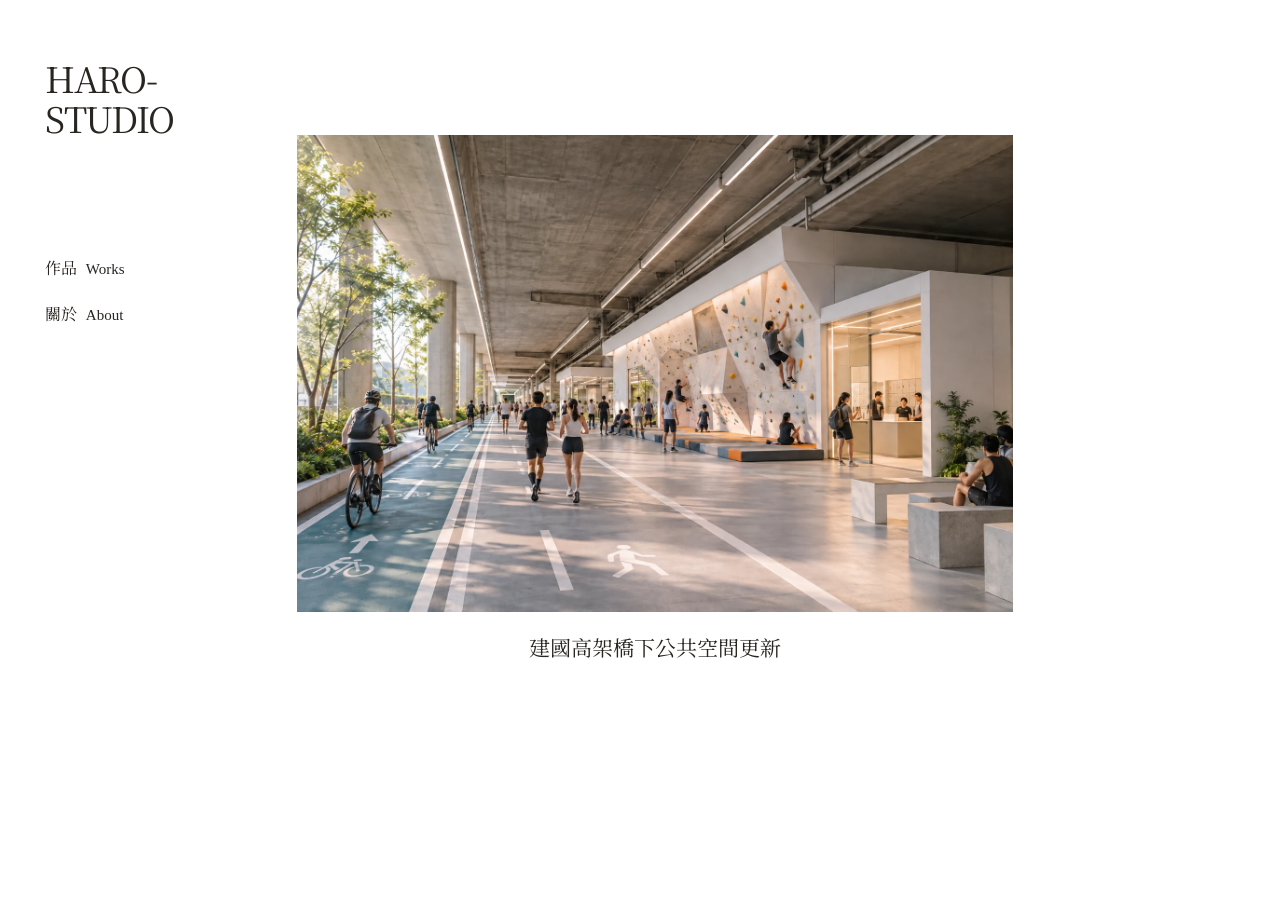
==== commit 48d34778: "Add year timeline and sort projects" ====
--- a/index.html
+++ b/index.html
@@ -17,37 +17,21 @@
     <aside class="work-index">
       <h1 class="showcase-brand"><a href="index.html">HARO-<br>STUDIO</a></h1>
       <nav class="primary-navigation" aria-label="主要導覽">
-        <button id="works-toggle" class="text-navigation" type="button" aria-expanded="false" aria-controls="project-index">作品 <span lang="en">Works</span></button>
-        <div id="project-index" class="index-list" aria-label="選擇作品" hidden></div>
+        <a class="text-navigation" href="works.html">作品 <span lang="en">Works</span></a>
         <a class="text-navigation" href="about.html">關於 <span lang="en">About</span></a>
       </nav>
-      <p class="index-signature">Samuel HUANG<br>黃同榮</p>
     </aside>
 
     <section class="showcase-main" aria-label="精選作品">
       <div class="image-stage" id="image-stage">
-        <a id="stage-link" class="stage-image-link" href="work.html?id=music-park" aria-label="閱讀台中流行音樂產業園區作品介紹">
-          <img id="active-project-image" src="assets/images/taichung-livehouse2.webp" alt="台中流行音樂產業園區夜間建築渲染圖">
+        <a id="stage-link" class="stage-image-link" href="work.html?id=under-bridge" aria-label="閱讀建國高架橋下公共空間更新作品介紹">
+          <img id="active-project-image" src="assets/images/jianguo-underpass.webp" alt="建國高架橋下公共運動與活動空間的設計渲染圖">
         </a>
       </div>
       <div class="showcase-caption">
-        <span id="stage-number" class="stage-number">01 / 03</span>
-        <a id="project-title" class="caption-title" href="work.html?id=music-park">台中流行音樂產業園區</a>
-        <div class="carousel-controls" aria-label="作品照片控制">
-          <button id="previous-project" type="button" aria-label="上一件作品">上一件</button>
-          <button id="next-project" type="button" aria-label="下一件作品">下一件</button>
-          <button id="pause-carousel" type="button" aria-pressed="false">暫停</button>
-        </div>
+        <a id="project-title" class="caption-title" href="work.html?id=under-bridge">建國高架橋下公共空間更新</a>
       </div>
     </section>
-
-    <aside class="project-panel" aria-label="其他內容">
-      <nav class="secondary-navigation" aria-label="其他頁面">
-        <a href="about.html">個人簡介 <span aria-hidden="true">↗</span></a>
-        <a id="project-detail-link" href="work.html?id=music-park">作品介紹 <span aria-hidden="true">↗</span></a>
-      </nav>
-      <p class="side-label">ARCHITECTURE<br>PORTFOLIO / 2026</p>
-    </aside>
   </main>
 </body>
 </html>
--- a/assets/site.css
+++ b/assets/site.css
@@ -1,39 +1,60 @@
 :root{--paper:#ffffff;--ink:#242522;--muted:#77776f;--line:#d6d3ca;--accent:#b56845;--gutter:clamp(22px,6.2vw,96px)}*{box-sizing:border-box}html{scroll-behavior:smooth}body{margin:0;background:var(--paper);color:var(--ink);font-family:Manrope,"Noto Sans TC",sans-serif;font-size:15px;-webkit-font-smoothing:antialiased}a{color:inherit;text-decoration:none}.wrap{width:min(1440px,100% - var(--gutter)*2);margin-inline:auto}.topbar{height:76px;padding:0 var(--gutter);display:grid;grid-template-columns:1fr auto 1fr;align-items:center;border-bottom:1px solid var(--line);font-family:"DM Mono",monospace;font-size:11px;letter-spacing:.08em}.wordmark{font-weight:500;justify-self:start}.wordmark span{color:var(--accent);padding:0 5px}.topbar nav{display:flex;gap:36px}.topbar nav a{color:var(--muted);transition:color .2s}.topbar nav a:hover,.topbar nav a.active{color:var(--ink)}.lang{justify-self:end;border:0;background:transparent;font:inherit;color:var(--ink);cursor:pointer;padding:8px}.hero{padding-top:80px}.hero-top,.hero-bottom,.section-head,.project-meta,.footer{display:flex;justify-content:space-between;align-items:center}.eyebrow,.index-no,.project-meta,.footer,.image-caption,.year{font:10px/1.5 "DM Mono",monospace;letter-spacing:.12em;text-transform:uppercase}.eyebrow{color:var(--muted);margin:0}.index-no{color:#99968e}.hero h1{font-size:clamp(50px,10vw,144px);line-height:.96;letter-spacing:-.075em;font-weight:500;margin:65px 0 35px}.hero h1>span:first-child{display:block}.name-zh{display:block;color:#8b887f;font-family:"Noto Sans TC",sans-serif;font-size:.24em;letter-spacing:.12em;margin-top:26px}.hero-bottom{align-items:end;padding-bottom:36px}.hero-bottom p{font-size:15px;color:#5f6059;margin:0}.text-link{display:flex;gap:15px;align-items:center;font:10px "DM Mono",monospace;letter-spacing:.09em}.text-link span:last-child{color:var(--accent);font-size:18px}.hero-rule{border-bottom:1px solid var(--ink)}.work-section{padding-top:78px}.section-head{align-items:end;margin-bottom:28px}.section-head h2,.about-col h2{font-size:27px;letter-spacing:-.04em;font-weight:500;margin:7px 0 0}.section-note{font-size:12px;color:var(--muted);margin:0 0 3px}.project-grid{display:grid;grid-template-columns:repeat(2,minmax(0,1fr));column-gap:22px;row-gap:55px}.project-card:nth-child(3){grid-column:1 / 2}.project-image{position:relative;overflow:hidden;aspect-ratio:1.48;background:#dedbd1}.project-image img,.detail-art img{display:block;width:100%;height:100%;object-fit:cover;transition:transform .6s cubic-bezier(.2,.7,.2,1)}.project-card:hover .project-image img{transform:scale(1.025)}.project-meta{margin-top:15px;color:var(--muted);font-size:9px}.project-card h3{font-size:19px;font-weight:500;letter-spacing:-.03em;margin:9px 0 4px}.project-card>p{font-size:11px;color:var(--muted);margin:0}.statement{margin-top:120px;padding:25px 0 92px;border-top:1px solid var(--line)}.statement-text{max-width:800px;font-size:clamp(23px,4vw,46px);line-height:1.45;letter-spacing:-.045em;margin:35px 0 0}.footer{border-top:1px solid var(--line);height:70px;color:var(--muted);font-size:9px}.footer a{color:var(--ink)}.about-hero{padding-top:90px;padding-bottom:110px;border-bottom:1px solid var(--line)}.about-hero h1{font-size:clamp(54px,9vw,118px);font-weight:500;letter-spacing:-.075em;line-height:1.08;margin:53px 0 34px}.about-lead{font-size:17px;line-height:1.9;max-width:640px;color:#595a54;margin:0}.about-content{display:grid;grid-template-columns:1fr 2fr;gap:8%;padding-top:62px;padding-bottom:65px;border-bottom:1px solid var(--line)}.about-copy{max-width:680px}.about-copy p{line-height:2;font-size:14px;color:#55564f;margin:0 0 20px}.education{padding-block:42px}.timeline-item{display:flex;gap:45px;align-items:baseline;border-bottom:1px solid var(--line);padding:10px 0 20px}.year{color:var(--accent)}.timeline-item p{margin:0}.tag-list{display:flex;flex-wrap:wrap;gap:10px}.tag-list span{border:1px solid var(--line);border-radius:99px;padding:10px 14px;font-size:11px}.detail-page{padding-top:35px;padding-bottom:100px;min-height:75vh}.back-link{font:10px "DM Mono",monospace;letter-spacing:.08em;color:var(--muted)}#project-detail>.eyebrow{margin-top:58px}#project-detail h1{font-size:clamp(38px,7.5vw,92px);line-height:1.1;letter-spacing:-.065em;font-weight:500;max-width:1000px;margin:18px 0}.detail-location{font:11px "DM Mono",monospace;color:var(--muted);margin:17px 0 34px}.detail-location span{padding:0 8px;color:var(--accent)}.detail-art{position:relative;aspect-ratio:1.92;overflow:hidden;background:#dedbd1}.detail-description{display:grid;grid-template-columns:1fr 2fr;gap:8%;padding-top:55px;max-width:970px}.detail-description>p:last-child{font-size:17px;line-height:1.9;margin:0;max-width:680px}.load-error{grid-column:1/-1;color:#8a4f36;padding:24px 0}@media(max-width:700px){.topbar{height:64px}.topbar nav{gap:18px}.hero{padding-top:57px}.hero h1{margin:53px 0 26px;letter-spacing:-.07em}.hero-bottom{gap:24px;align-items:center}.hero-bottom p{max-width:220px;line-height:1.7}.text-link{white-space:nowrap}.work-section{padding-top:60px}.section-head{display:block}.section-note{margin-top:14px}.project-grid{grid-template-columns:1fr;row-gap:38px}.project-card:nth-child(3){grid-column:auto}.project-card h3{font-size:17px}.statement{margin-top:80px;padding-bottom:64px}.footer{height:auto;min-height:70px;gap:15px;flex-wrap:wrap;padding-block:18px;font-size:8px}.about-hero{padding-top:62px;padding-bottom:72px}.about-hero h1{margin:42px 0 25px}.about-lead{font-size:15px}.about-content,.detail-description{grid-template-columns:1fr;gap:24px;padding-top:38px;padding-bottom:38px}.detail-art{aspect-ratio:1.2}.detail-description>p:last-child{font-size:15px}.detail-page{padding-top:25px}#project-detail>.eyebrow{margin-top:43px}}
 
-/* Quiet portfolio home: image first, text navigation, white canvas. */
+/* Minimal image-led home. */
 .showcase-page{--paper:#ffffff;--ink:#292621;--muted:#686661;--line:#e8e6e2;min-height:100vh;min-height:100svh;background:#ffffff;color:var(--ink);font-family:"Noto Serif TC",Georgia,serif}
 .showcase-layout{width:min(1880px,calc(100% - clamp(48px,7vw,140px)));min-height:100vh;min-height:100svh;margin-inline:auto;display:grid;grid-template-columns:minmax(190px,1fr) minmax(0,3.55fr) minmax(170px,.85fr);gap:clamp(32px,4vw,78px)}
 .work-index{display:flex;flex-direction:column;align-items:flex-start;padding:clamp(42px,6.4vh,70px) 0 40px}
 .showcase-brand{font:400 clamp(31px,2.75vw,48px)/1.15 Georgia,"Noto Serif TC",serif;letter-spacing:-.035em;margin:0;white-space:nowrap}
 .showcase-brand a:hover{color:#77716b}
 .primary-navigation{display:flex;flex-direction:column;align-items:flex-start;gap:22px;margin-top:clamp(85px,13vh,135px)}
-.text-navigation,.index-item,.secondary-navigation a,.caption-title,.carousel-controls button{transition:color .2s ease;text-decoration:none}
-.text-navigation{border:0;background:none;padding:0;color:var(--ink);font:400 16px/1.5 "Noto Serif TC",Georgia,serif;cursor:pointer;text-align:left}
+.text-navigation,.caption-title{transition:color .2s ease;text-decoration:none}
+.text-navigation{color:var(--ink);font:400 16px/1.5 "Noto Serif TC",Georgia,serif}
 .text-navigation span{font:400 15px Georgia,serif;margin-left:5px}
-.text-navigation:hover,.text-navigation[aria-expanded=true],.secondary-navigation a:hover,.caption-title:hover,.carousel-controls button:hover{color:#969087}
-.index-list[hidden]{display:none}
-.index-list{display:flex;flex-direction:column;align-items:flex-start;gap:13px;margin:-5px 0 4px;padding-left:14px;border-left:1px solid var(--line)}
-.index-item{max-width:230px;border:0;background:none;padding:0;color:var(--muted);font:11px/1.7 "Noto Sans TC",sans-serif;text-align:left;cursor:pointer}
-.index-item:hover,.index-item.is-active{color:var(--ink)}
-.index-signature{margin:auto 0 0;color:#77736e;font:11px/1.9 "Noto Sans TC",sans-serif;letter-spacing:.035em}
+.text-navigation:hover,.caption-title:hover{color:#969087}
 .showcase-main{min-width:0;padding:clamp(115px,15vh,160px) 0 44px;align-self:start}
 .image-stage{width:100%;aspect-ratio:1.5;max-height:calc(100svh - 235px);min-height:360px;background:#f1f0ee;overflow:hidden}
 .stage-image-link{display:block;width:100%;height:100%}
 .stage-image-link img{display:block;width:100%;height:100%;object-fit:cover;transition:opacity .4s ease,transform .7s ease}
 .stage-image-link:hover img{transform:scale(1.012)}
 .stage-image-link img.is-changing{opacity:.3}
-.showcase-caption{display:grid;grid-template-columns:auto minmax(0,1fr) auto;gap:18px;align-items:baseline;margin-top:15px;font:11px/1.6 "Noto Sans TC",sans-serif}
-.stage-number{white-space:nowrap;color:var(--muted);font:10px "DM Mono",monospace}
-.caption-title{justify-self:center;color:var(--ink);text-align:center}
-.carousel-controls{display:flex;gap:18px;white-space:nowrap}
-.carousel-controls button{border:0;background:none;padding:3px 0;color:var(--muted);font:11px/1.5 "Noto Sans TC",sans-serif;cursor:pointer}
-.project-panel{display:flex;flex-direction:column;align-items:flex-start;padding:clamp(48px,7.5vh,82px) 0 40px}
-.secondary-navigation{display:flex;flex-direction:column;gap:18px;font:14px/1.5 "Noto Serif TC",Georgia,serif}
-.secondary-navigation a span{font-family:Georgia,serif;margin-left:7px}
-.side-label{margin:clamp(120px,18vh,210px) 0 0;color:#8a8680;font:11px/2 "DM Mono",monospace;letter-spacing:.08em}
-.showcase-page .load-error{color:#854a36;font:12px/1.7 "Noto Sans TC",sans-serif;margin:0}
-.showcase-page button:focus-visible,.showcase-page a:focus-visible{outline:2px solid var(--ink);outline-offset:5px}
-@media(max-width:1050px){.showcase-layout{width:calc(100% - 60px);grid-template-columns:minmax(150px,.85fr) minmax(0,3fr) minmax(125px,.7fr);gap:28px}.showcase-brand{font-size:32px}.showcase-main{padding-top:125px}.image-stage{min-height:270px}.secondary-navigation{font-size:12px}.showcase-caption{grid-template-columns:auto 1fr;row-gap:5px}.caption-title{justify-self:end}.carousel-controls{grid-column:1/-1;justify-content:flex-end}}
-@media(max-width:720px){.showcase-layout{width:calc(100% - 40px);min-height:100svh;display:flex;flex-direction:column;gap:0}.work-index{padding:27px 0 0}.showcase-brand{font-size:31px}.showcase-brand br{display:none}.primary-navigation{width:100%;flex-direction:row;flex-wrap:wrap;gap:22px;margin-top:25px}.text-navigation,.text-navigation span{font-size:13px}.index-list{width:100%;flex-basis:100%;order:3;margin:0 0 2px;padding-left:13px}.index-signature{display:none}.showcase-main{width:100%;padding:37px 0 0}.image-stage{aspect-ratio:1.16;min-height:0;max-height:none}.showcase-caption{margin-top:14px;font-size:11px}.project-panel{width:100%;padding:50px 0 30px;display:block}.secondary-navigation{display:flex;flex-direction:row;gap:27px;font-size:12px}.side-label{font-size:9px;margin:38px 0 0}}
-@media(max-width:420px){.showcase-layout{width:calc(100% - 32px)}.showcase-brand{font-size:27px}.showcase-caption{gap:9px}.caption-title{font-size:10px}.carousel-controls{gap:16px}}
-@media(prefers-reduced-motion:reduce){.stage-image-link img,.text-navigation,.index-item,.secondary-navigation a,.caption-title,.carousel-controls button{transition:none!important}}
+.showcase-caption{display:flex;justify-content:center;align-items:center;margin-top:20px;font:clamp(18px,1.65vw,27px)/1.5 "Noto Serif TC",Georgia,serif}
+.caption-title{color:var(--ink);text-align:center}
+.showcase-page .load-error{color:#854a36;font:12px/1.7 "Noto Sans TC",sans-serif;margin:12px 0 0}
+.showcase-page a:focus-visible{outline:2px solid var(--ink);outline-offset:5px}
+@media(max-width:1050px){.showcase-layout{width:calc(100% - 60px);grid-template-columns:minmax(150px,.85fr) minmax(0,3fr) minmax(125px,.7fr);gap:28px}.showcase-brand{font-size:32px}.showcase-main{padding-top:125px}.image-stage{min-height:270px}}
+@media(max-width:720px){.showcase-layout{width:calc(100% - 40px);min-height:100svh;display:flex;flex-direction:column;gap:0}.work-index{padding:27px 0 0}.showcase-brand{font-size:31px}.showcase-brand br{display:none}.primary-navigation{width:100%;flex-direction:row;gap:22px;margin-top:25px}.text-navigation,.text-navigation span{font-size:13px}.showcase-main{width:100%;padding:37px 0 0}.image-stage{aspect-ratio:1.16;min-height:0;max-height:none}.showcase-caption{margin-top:16px;font-size:19px}}
+@media(max-width:420px){.showcase-layout{width:calc(100% - 32px)}.showcase-brand{font-size:27px}.caption-title{font-size:18px}}
+@media(prefers-reduced-motion:reduce){.stage-image-link img,.text-navigation,.caption-title{transition:none!important}}
+
+/* All work: image on the left, title and completion year on the right. */
+.works-header{padding:25px clamp(22px,5vw,78px);display:flex;justify-content:space-between;align-items:center;gap:30px;border-bottom:1px solid #eceae6}
+.works-wordmark{font:400 21px/1.2 Georgia,"Noto Serif TC",serif;letter-spacing:-.035em}
+.works-header nav{display:flex;gap:28px;font:12px/1.5 "Noto Sans TC",sans-serif}
+.works-header nav a[aria-current=page]{text-decoration:underline;text-underline-offset:5px}
+.works-header a:hover,.works-entry-info a:hover{color:#918a82}
+.works-page{width:min(1920px,calc(100% - clamp(44px,5vw,120px)));margin-inline:auto;padding:60px 0 120px}
+.works-page h1{font:400 clamp(27px,3vw,42px)/1.4 "Noto Serif TC",Georgia,serif;margin:0 0 60px clamp(190px,15vw,300px)}
+.works-page h1 span{font:400 .58em Georgia,serif;margin-left:12px}
+.works-content{display:grid;grid-template-columns:clamp(160px,13vw,260px) minmax(0,1fr);gap:clamp(30px,2vw,40px)}
+.works-timeline{position:sticky;top:90px;align-self:start;font-family:Georgia,"Noto Serif TC",serif}
+.works-timeline-heading{font:11px/1.5 "DM Mono",monospace;letter-spacing:.13em;text-transform:uppercase;color:#77716b;margin:0 0 28px}
+.works-years{display:flex;flex-direction:column;align-items:flex-start;border-left:1px solid #d8d4cd}
+.works-years a{position:relative;padding:12px 0 12px 22px;color:#77716b;font-size:20px;line-height:1.5;transition:color .2s ease}
+.works-years a::before{content:"";position:absolute;left:-4px;top:50%;width:7px;height:7px;border-radius:50%;background:#d8d4cd;transform:translateY(-50%)}
+.works-years a:hover,.works-years a[aria-current="location"]{color:#292621}
+.works-years a[aria-current="location"]::before{background:#292621}
+.works-years a:focus-visible{outline:2px solid #292621;outline-offset:3px}
+.works-list{display:grid;gap:clamp(75px,11vw,160px)}
+.works-entry{display:grid;grid-template-columns:minmax(0,1.22fr) minmax(280px,.9fr);gap:clamp(35px,5vw,100px);align-items:center;scroll-margin-top:90px}
+.works-entry-image{display:block;aspect-ratio:1.5;overflow:hidden;background:#f1f0ee}
+.works-entry-image img{display:block;width:100%;height:100%;object-fit:cover;transition:transform .45s ease}
+.works-entry-image:hover img{transform:scale(1.015)}
+.works-entry-info{margin:0;font:16px/1.8 "Noto Sans TC",sans-serif}
+.works-entry-info>div{display:grid;grid-template-columns:92px minmax(0,1fr);gap:20px;align-items:baseline;margin-bottom:7px}
+.works-entry-info dt{margin:0;color:#77716b;font-size:13px;white-space:nowrap}
+.works-entry-info dd{margin:0;line-height:1.7}
+.works-footer{padding:25px clamp(22px,5vw,78px);border-top:1px solid #eceae6;color:#77716b;font:10px/1.5 "DM Mono",monospace;letter-spacing:.05em}
+@media(max-width:900px){.works-content{grid-template-columns:125px minmax(0,1fr);gap:24px}.works-page h1{margin-left:149px}.works-entry{grid-template-columns:minmax(0,1fr);gap:22px}.works-entry-info{margin-top:0}}
+@media(max-width:760px){.works-page{width:calc(100% - 40px);padding:40px 0 80px}.works-page h1{margin:0 0 34px}.works-content{display:block}.works-timeline{z-index:2;top:0;background:#fff;padding:12px 0 16px;margin-bottom:30px}.works-timeline-heading{margin:0 0 8px}.works-years{flex-direction:row;align-items:center;gap:30px;border-left:0;border-bottom:1px solid #d8d4cd}.works-years a{padding:4px 0 10px;font-size:16px}.works-years a::before{top:auto;left:50%;bottom:-4px;transform:translateX(-50%)}.works-list{gap:70px}.works-entry{display:block;scroll-margin-top:115px}.works-entry-image{aspect-ratio:1.4}.works-entry-info{margin-top:23px;font-size:14px}.works-entry-info>div{grid-template-columns:74px minmax(0,1fr);gap:15px}.works-entry-info dt{font-size:11px}}
+@media(max-width:420px){.works-header{padding:20px 16px}.works-wordmark{font-size:16px}.works-header nav{gap:13px;font-size:11px}.works-page{width:calc(100% - 32px)}}
+@media(prefers-reduced-motion:reduce){.works-entry-image img{transition:none!important}}
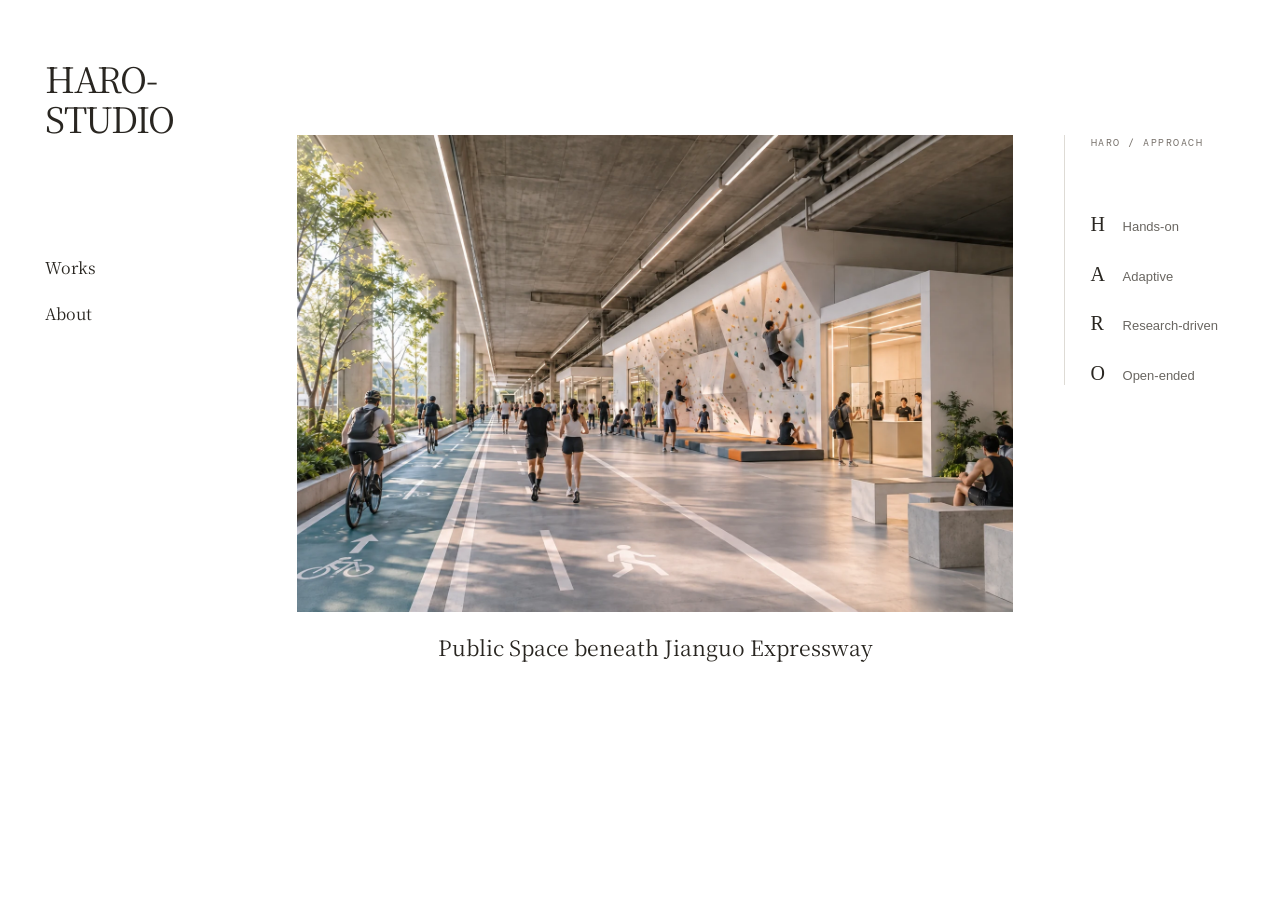
==== commit d8c5f1bb: "Publish English portfolio" ====
--- a/index.html
+++ b/index.html
@@ -1,11 +1,11 @@
 <!doctype html>
-<html lang="zh-Hant">
+<html lang="en">
 <head>
   <meta charset="utf-8">
   <meta name="viewport" content="width=device-width, initial-scale=1">
-  <meta name="description" content="HARO-STUDIO — Samuel HUANG 黃同榮的建築作品集">
+  <meta name="description" content="HARO-STUDIO — Architecture portfolio of Samuel HUANG">
   <meta name="theme-color" content="#ffffff">
-  <title>HARO-STUDIO — 黃同榮作品集</title>
+  <title>HARO-STUDIO — Architecture Portfolio</title>
   <link rel="preconnect" href="https://fonts.googleapis.com">
   <link rel="preconnect" href="https://fonts.gstatic.com" crossorigin>
   <link href="https://fonts.googleapis.com/css2?family=DM+Mono:wght@400;500&family=Noto+Sans+TC:wght@400;500;600&family=Noto+Serif+TC:wght@400;500&display=swap" rel="stylesheet">
@@ -16,22 +16,33 @@
   <main class="showcase-layout">
     <aside class="work-index">
       <h1 class="showcase-brand"><a href="index.html">HARO-<br>STUDIO</a></h1>
-      <nav class="primary-navigation" aria-label="主要導覽">
-        <a class="text-navigation" href="works.html">作品 <span lang="en">Works</span></a>
-        <a class="text-navigation" href="about.html">關於 <span lang="en">About</span></a>
+      <nav class="primary-navigation" aria-label="Main navigation">
+        <a class="text-navigation" href="works.html">Works</a>
+        <a class="text-navigation" href="about.html">About</a>
       </nav>
     </aside>
 
-    <section class="showcase-main" aria-label="精選作品">
+    <section class="showcase-main" aria-label="Featured projects">
       <div class="image-stage" id="image-stage">
-        <a id="stage-link" class="stage-image-link" href="work.html?id=under-bridge" aria-label="閱讀建國高架橋下公共空間更新作品介紹">
-          <img id="active-project-image" src="assets/images/jianguo-underpass.webp" alt="建國高架橋下公共運動與活動空間的設計渲染圖">
+        <a id="stage-link" class="stage-image-link" href="work.html?id=under-bridge" aria-label="View Public Space beneath Jianguo Expressway">
+          <img id="active-project-image" src="assets/images/jianguo-underpass.webp" alt="Rendering of a public recreation space under the Jianguo Expressway">
         </a>
       </div>
       <div class="showcase-caption">
-        <a id="project-title" class="caption-title" href="work.html?id=under-bridge">建國高架橋下公共空間更新</a>
+        <a id="project-title" class="caption-title" href="work.html?id=under-bridge">Public Space beneath Jianguo Expressway</a>
       </div>
     </section>
+    <aside class="studio-principles" aria-labelledby="principles-title">
+      <div class="principles-inner">
+        <h2 id="principles-title">HARO / Approach</h2>
+        <ul>
+          <li><span class="principle-letter">H</span><span>Hands-on</span></li>
+          <li><span class="principle-letter">A</span><span>Adaptive</span></li>
+          <li><span class="principle-letter">R</span><span>Research-driven</span></li>
+          <li><span class="principle-letter">O</span><span>Open-ended</span></li>
+        </ul>
+      </div>
+    </aside>
   </main>
 </body>
 </html>
--- a/assets/site.css
+++ b/assets/site.css
@@ -1,4 +1,4 @@
-:root{--paper:#ffffff;--ink:#242522;--muted:#77776f;--line:#d6d3ca;--accent:#b56845;--gutter:clamp(22px,6.2vw,96px)}*{box-sizing:border-box}html{scroll-behavior:smooth}body{margin:0;background:var(--paper);color:var(--ink);font-family:Manrope,"Noto Sans TC",sans-serif;font-size:15px;-webkit-font-smoothing:antialiased}a{color:inherit;text-decoration:none}.wrap{width:min(1440px,100% - var(--gutter)*2);margin-inline:auto}.topbar{height:76px;padding:0 var(--gutter);display:grid;grid-template-columns:1fr auto 1fr;align-items:center;border-bottom:1px solid var(--line);font-family:"DM Mono",monospace;font-size:11px;letter-spacing:.08em}.wordmark{font-weight:500;justify-self:start}.wordmark span{color:var(--accent);padding:0 5px}.topbar nav{display:flex;gap:36px}.topbar nav a{color:var(--muted);transition:color .2s}.topbar nav a:hover,.topbar nav a.active{color:var(--ink)}.lang{justify-self:end;border:0;background:transparent;font:inherit;color:var(--ink);cursor:pointer;padding:8px}.hero{padding-top:80px}.hero-top,.hero-bottom,.section-head,.project-meta,.footer{display:flex;justify-content:space-between;align-items:center}.eyebrow,.index-no,.project-meta,.footer,.image-caption,.year{font:10px/1.5 "DM Mono",monospace;letter-spacing:.12em;text-transform:uppercase}.eyebrow{color:var(--muted);margin:0}.index-no{color:#99968e}.hero h1{font-size:clamp(50px,10vw,144px);line-height:.96;letter-spacing:-.075em;font-weight:500;margin:65px 0 35px}.hero h1>span:first-child{display:block}.name-zh{display:block;color:#8b887f;font-family:"Noto Sans TC",sans-serif;font-size:.24em;letter-spacing:.12em;margin-top:26px}.hero-bottom{align-items:end;padding-bottom:36px}.hero-bottom p{font-size:15px;color:#5f6059;margin:0}.text-link{display:flex;gap:15px;align-items:center;font:10px "DM Mono",monospace;letter-spacing:.09em}.text-link span:last-child{color:var(--accent);font-size:18px}.hero-rule{border-bottom:1px solid var(--ink)}.work-section{padding-top:78px}.section-head{align-items:end;margin-bottom:28px}.section-head h2,.about-col h2{font-size:27px;letter-spacing:-.04em;font-weight:500;margin:7px 0 0}.section-note{font-size:12px;color:var(--muted);margin:0 0 3px}.project-grid{display:grid;grid-template-columns:repeat(2,minmax(0,1fr));column-gap:22px;row-gap:55px}.project-card:nth-child(3){grid-column:1 / 2}.project-image{position:relative;overflow:hidden;aspect-ratio:1.48;background:#dedbd1}.project-image img,.detail-art img{display:block;width:100%;height:100%;object-fit:cover;transition:transform .6s cubic-bezier(.2,.7,.2,1)}.project-card:hover .project-image img{transform:scale(1.025)}.project-meta{margin-top:15px;color:var(--muted);font-size:9px}.project-card h3{font-size:19px;font-weight:500;letter-spacing:-.03em;margin:9px 0 4px}.project-card>p{font-size:11px;color:var(--muted);margin:0}.statement{margin-top:120px;padding:25px 0 92px;border-top:1px solid var(--line)}.statement-text{max-width:800px;font-size:clamp(23px,4vw,46px);line-height:1.45;letter-spacing:-.045em;margin:35px 0 0}.footer{border-top:1px solid var(--line);height:70px;color:var(--muted);font-size:9px}.footer a{color:var(--ink)}.about-hero{padding-top:90px;padding-bottom:110px;border-bottom:1px solid var(--line)}.about-hero h1{font-size:clamp(54px,9vw,118px);font-weight:500;letter-spacing:-.075em;line-height:1.08;margin:53px 0 34px}.about-lead{font-size:17px;line-height:1.9;max-width:640px;color:#595a54;margin:0}.about-content{display:grid;grid-template-columns:1fr 2fr;gap:8%;padding-top:62px;padding-bottom:65px;border-bottom:1px solid var(--line)}.about-copy{max-width:680px}.about-copy p{line-height:2;font-size:14px;color:#55564f;margin:0 0 20px}.education{padding-block:42px}.timeline-item{display:flex;gap:45px;align-items:baseline;border-bottom:1px solid var(--line);padding:10px 0 20px}.year{color:var(--accent)}.timeline-item p{margin:0}.tag-list{display:flex;flex-wrap:wrap;gap:10px}.tag-list span{border:1px solid var(--line);border-radius:99px;padding:10px 14px;font-size:11px}.detail-page{padding-top:35px;padding-bottom:100px;min-height:75vh}.back-link{font:10px "DM Mono",monospace;letter-spacing:.08em;color:var(--muted)}#project-detail>.eyebrow{margin-top:58px}#project-detail h1{font-size:clamp(38px,7.5vw,92px);line-height:1.1;letter-spacing:-.065em;font-weight:500;max-width:1000px;margin:18px 0}.detail-location{font:11px "DM Mono",monospace;color:var(--muted);margin:17px 0 34px}.detail-location span{padding:0 8px;color:var(--accent)}.detail-art{position:relative;aspect-ratio:1.92;overflow:hidden;background:#dedbd1}.detail-description{display:grid;grid-template-columns:1fr 2fr;gap:8%;padding-top:55px;max-width:970px}.detail-description>p:last-child{font-size:17px;line-height:1.9;margin:0;max-width:680px}.load-error{grid-column:1/-1;color:#8a4f36;padding:24px 0}@media(max-width:700px){.topbar{height:64px}.topbar nav{gap:18px}.hero{padding-top:57px}.hero h1{margin:53px 0 26px;letter-spacing:-.07em}.hero-bottom{gap:24px;align-items:center}.hero-bottom p{max-width:220px;line-height:1.7}.text-link{white-space:nowrap}.work-section{padding-top:60px}.section-head{display:block}.section-note{margin-top:14px}.project-grid{grid-template-columns:1fr;row-gap:38px}.project-card:nth-child(3){grid-column:auto}.project-card h3{font-size:17px}.statement{margin-top:80px;padding-bottom:64px}.footer{height:auto;min-height:70px;gap:15px;flex-wrap:wrap;padding-block:18px;font-size:8px}.about-hero{padding-top:62px;padding-bottom:72px}.about-hero h1{margin:42px 0 25px}.about-lead{font-size:15px}.about-content,.detail-description{grid-template-columns:1fr;gap:24px;padding-top:38px;padding-bottom:38px}.detail-art{aspect-ratio:1.2}.detail-description>p:last-child{font-size:15px}.detail-page{padding-top:25px}#project-detail>.eyebrow{margin-top:43px}}
+:root{--paper:#ffffff;--ink:#242522;--muted:#77776f;--line:#d6d3ca;--accent:#b56845;--gutter:clamp(22px,6.2vw,96px)}*{box-sizing:border-box}html{scroll-behavior:smooth}body{margin:0;background:var(--paper);color:var(--ink);font-family:Manrope,"Noto Sans TC",sans-serif;font-size:15px;-webkit-font-smoothing:antialiased}a{color:inherit;text-decoration:none}.wrap{width:min(1440px,100% - var(--gutter)*2);margin-inline:auto}.topbar{height:76px;padding:0 var(--gutter);display:grid;grid-template-columns:1fr auto 1fr;align-items:center;border-bottom:1px solid var(--line);font-family:"DM Mono",monospace;font-size:11px;letter-spacing:.08em}.wordmark{font-weight:500;justify-self:start}.wordmark span{color:var(--accent);padding:0 5px}.topbar nav{display:flex;gap:36px}.topbar nav a{color:var(--muted);transition:color .2s}.topbar nav a:hover,.topbar nav a.active{color:var(--ink)}.lang{justify-self:end;border:0;background:transparent;font:inherit;color:var(--ink);cursor:pointer;padding:8px}.hero{padding-top:80px}.hero-top,.hero-bottom,.section-head,.project-meta,.footer{display:flex;justify-content:space-between;align-items:center}.eyebrow,.index-no,.project-meta,.footer,.image-caption,.year{font:10px/1.5 "DM Mono",monospace;letter-spacing:.12em;text-transform:uppercase}.eyebrow{color:var(--muted);margin:0}.index-no{color:#99968e}.hero h1{font-size:clamp(50px,10vw,144px);line-height:.96;letter-spacing:-.075em;font-weight:500;margin:65px 0 35px}.hero h1>span:first-child{display:block}.name-zh{display:block;color:#8b887f;font-family:"Noto Sans TC",sans-serif;font-size:.24em;letter-spacing:.12em;margin-top:26px}.hero-bottom{align-items:end;padding-bottom:36px}.hero-bottom p{font-size:15px;color:#5f6059;margin:0}.text-link{display:flex;gap:15px;align-items:center;font:10px "DM Mono",monospace;letter-spacing:.09em}.text-link span:last-child{color:var(--accent);font-size:18px}.hero-rule{border-bottom:1px solid var(--ink)}.work-section{padding-top:78px}.section-head{align-items:end;margin-bottom:28px}.section-head h2,.about-col h2{font-size:27px;letter-spacing:-.04em;font-weight:500;margin:7px 0 0}.section-note{font-size:12px;color:var(--muted);margin:0 0 3px}.project-grid{display:grid;grid-template-columns:repeat(2,minmax(0,1fr));column-gap:22px;row-gap:55px}.project-card:nth-child(3){grid-column:1 / 2}.project-image{position:relative;overflow:hidden;aspect-ratio:1.48;background:#dedbd1}.project-image img,.detail-art img{display:block;width:100%;height:100%;object-fit:cover;transition:transform .6s cubic-bezier(.2,.7,.2,1)}.project-card:hover .project-image img{transform:scale(1.025)}.project-meta{margin-top:15px;color:var(--muted);font-size:9px}.project-card h3{font-size:19px;font-weight:500;letter-spacing:-.03em;margin:9px 0 4px}.project-card>p{font-size:11px;color:var(--muted);margin:0}.statement{margin-top:120px;padding:25px 0 92px;border-top:1px solid var(--line)}.statement-text{max-width:800px;font-size:clamp(23px,4vw,46px);line-height:1.45;letter-spacing:-.045em;margin:35px 0 0}.footer{border-top:1px solid var(--line);height:70px;color:var(--muted);font-size:9px}.footer a{color:var(--ink)}.about-hero{padding-top:90px;padding-bottom:110px;border-bottom:1px solid var(--line)}.about-hero h1{font-size:clamp(54px,9vw,118px);font-weight:500;letter-spacing:-.075em;line-height:1.08;margin:0 0 34px}.about-lead{font-size:17px;line-height:1.9;max-width:640px;color:#595a54;margin:0}.about-content{display:grid;grid-template-columns:1fr 2fr;gap:8%;padding-top:62px;padding-bottom:65px;border-bottom:1px solid var(--line)}.about-copy{max-width:680px}.about-copy p{line-height:2;font-size:14px;color:#55564f;margin:0 0 20px}.education{padding-block:42px}.timeline-item{display:flex;gap:45px;align-items:baseline;border-bottom:1px solid var(--line);padding:10px 0 20px}.year{color:var(--accent)}.timeline-item p{margin:0}.tag-list{display:flex;flex-wrap:wrap;align-self:start;align-items:center;align-content:flex-start;gap:8px;padding-top:24px}.tag-list span{display:inline-flex;align-items:center;justify-content:center;min-height:30px;border:1px solid var(--line);border-radius:99px;padding:5px 11px;font-size:11px;line-height:1.2;white-space:nowrap}.detail-page{padding-top:35px;padding-bottom:100px;min-height:75vh}.back-link{font:10px "DM Mono",monospace;letter-spacing:.08em;color:var(--muted)}#project-detail>.eyebrow{margin-top:58px}#project-detail h1{font-size:clamp(38px,7.5vw,92px);line-height:1.1;letter-spacing:-.065em;font-weight:500;max-width:1000px;margin:18px 0}.detail-location{font:11px "DM Mono",monospace;color:var(--muted);margin:17px 0 34px}.detail-location span{padding:0 8px;color:var(--accent)}.detail-art{position:relative;aspect-ratio:1.92;overflow:hidden;background:#dedbd1}.detail-description{display:grid;grid-template-columns:1fr 2fr;gap:8%;padding-top:55px;max-width:970px}.detail-description>p:last-child{font-size:17px;line-height:1.9;margin:0;max-width:680px}.load-error{grid-column:1/-1;color:#8a4f36;padding:24px 0}@media(max-width:700px){.topbar{height:64px}.topbar nav{gap:18px}.hero{padding-top:57px}.hero h1{margin:53px 0 26px;letter-spacing:-.07em}.hero-bottom{gap:24px;align-items:center}.hero-bottom p{max-width:220px;line-height:1.7}.text-link{white-space:nowrap}.work-section{padding-top:60px}.section-head{display:block}.section-note{margin-top:14px}.project-grid{grid-template-columns:1fr;row-gap:38px}.project-card:nth-child(3){grid-column:auto}.project-card h3{font-size:17px}.statement{margin-top:80px;padding-bottom:64px}.footer{height:auto;min-height:70px;gap:15px;flex-wrap:wrap;padding-block:18px;font-size:8px}.about-hero{padding-top:62px;padding-bottom:72px}.about-hero h1{margin:0 0 25px}.about-lead{font-size:15px}.about-content,.detail-description{grid-template-columns:1fr;gap:24px;padding-top:38px;padding-bottom:38px}.tag-list{padding-top:0}.detail-art{aspect-ratio:1.2}.detail-description>p:last-child{font-size:15px}.detail-page{padding-top:25px}#project-detail>.eyebrow{margin-top:43px}}
 
 /* Minimal image-led home. */
 .showcase-page{--paper:#ffffff;--ink:#292621;--muted:#686661;--line:#e8e6e2;min-height:100vh;min-height:100svh;background:#ffffff;color:var(--ink);font-family:"Noto Serif TC",Georgia,serif}
@@ -19,11 +19,18 @@
 .stage-image-link img.is-changing{opacity:.3}
 .showcase-caption{display:flex;justify-content:center;align-items:center;margin-top:20px;font:clamp(18px,1.65vw,27px)/1.5 "Noto Serif TC",Georgia,serif}
 .caption-title{color:var(--ink);text-align:center}
+.studio-principles{align-self:start;padding:clamp(115px,15vh,160px) 0 40px;min-width:0}
+.principles-inner{border-left:1px solid #dedbd5;padding-left:clamp(16px,2vw,32px);max-width:290px}
+.principles-inner h2{margin:0 0 clamp(40px,7vh,72px);color:#77716b;font:10px/1.6 "DM Mono",monospace;font-weight:400;letter-spacing:.15em;text-transform:uppercase}
+.principles-inner ul{list-style:none;padding:0;margin:0;display:grid;gap:27px}
+.principles-inner li{display:flex;align-items:baseline;gap:14px;color:#696661;font:13px/1.5 Manrope,Arial,sans-serif}
+.principle-letter{flex:none;width:18px;color:#292621;font:20px/1 Georgia,serif}
 .showcase-page .load-error{color:#854a36;font:12px/1.7 "Noto Sans TC",sans-serif;margin:12px 0 0}
 .showcase-page a:focus-visible{outline:2px solid var(--ink);outline-offset:5px}
-@media(max-width:1050px){.showcase-layout{width:calc(100% - 60px);grid-template-columns:minmax(150px,.85fr) minmax(0,3fr) minmax(125px,.7fr);gap:28px}.showcase-brand{font-size:32px}.showcase-main{padding-top:125px}.image-stage{min-height:270px}}
-@media(max-width:720px){.showcase-layout{width:calc(100% - 40px);min-height:100svh;display:flex;flex-direction:column;gap:0}.work-index{padding:27px 0 0}.showcase-brand{font-size:31px}.showcase-brand br{display:none}.primary-navigation{width:100%;flex-direction:row;gap:22px;margin-top:25px}.text-navigation,.text-navigation span{font-size:13px}.showcase-main{width:100%;padding:37px 0 0}.image-stage{aspect-ratio:1.16;min-height:0;max-height:none}.showcase-caption{margin-top:16px;font-size:19px}}
+@media(max-width:1050px){.showcase-layout{width:calc(100% - 60px);grid-template-columns:minmax(150px,.85fr) minmax(0,3fr) minmax(140px,.7fr);gap:28px}.showcase-brand{font-size:32px}.showcase-main,.studio-principles{padding-top:125px}.image-stage{min-height:270px}.principles-inner li{font-size:12px;gap:10px}}
+@media(max-width:720px){.showcase-layout{width:calc(100% - 40px);min-height:100svh;display:flex;flex-direction:column;gap:0}.work-index{padding:27px 0 0}.showcase-brand{font-size:31px}.showcase-brand br{display:none}.primary-navigation{width:100%;flex-direction:row;gap:22px;margin-top:25px}.text-navigation,.text-navigation span{font-size:13px}.showcase-main{width:100%;padding:37px 0 0}.image-stage{aspect-ratio:1.16;min-height:0;max-height:none}.showcase-caption{margin-top:16px;font-size:19px}.studio-principles{width:100%;padding:44px 0 54px}.principles-inner{max-width:none;border-left:0;border-top:1px solid #dedbd5;padding:17px 0 0}.principles-inner h2{margin-bottom:24px}.principles-inner ul{grid-template-columns:repeat(2,minmax(0,1fr));gap:17px 10px}}
 @media(max-width:420px){.showcase-layout{width:calc(100% - 32px)}.showcase-brand{font-size:27px}.caption-title{font-size:18px}}
+@media(max-width:360px){.principles-inner ul{grid-template-columns:1fr}}
 @media(prefers-reduced-motion:reduce){.stage-image-link img,.text-navigation,.caption-title{transition:none!important}}
 
 /* All work: image on the left, title and completion year on the right. */
